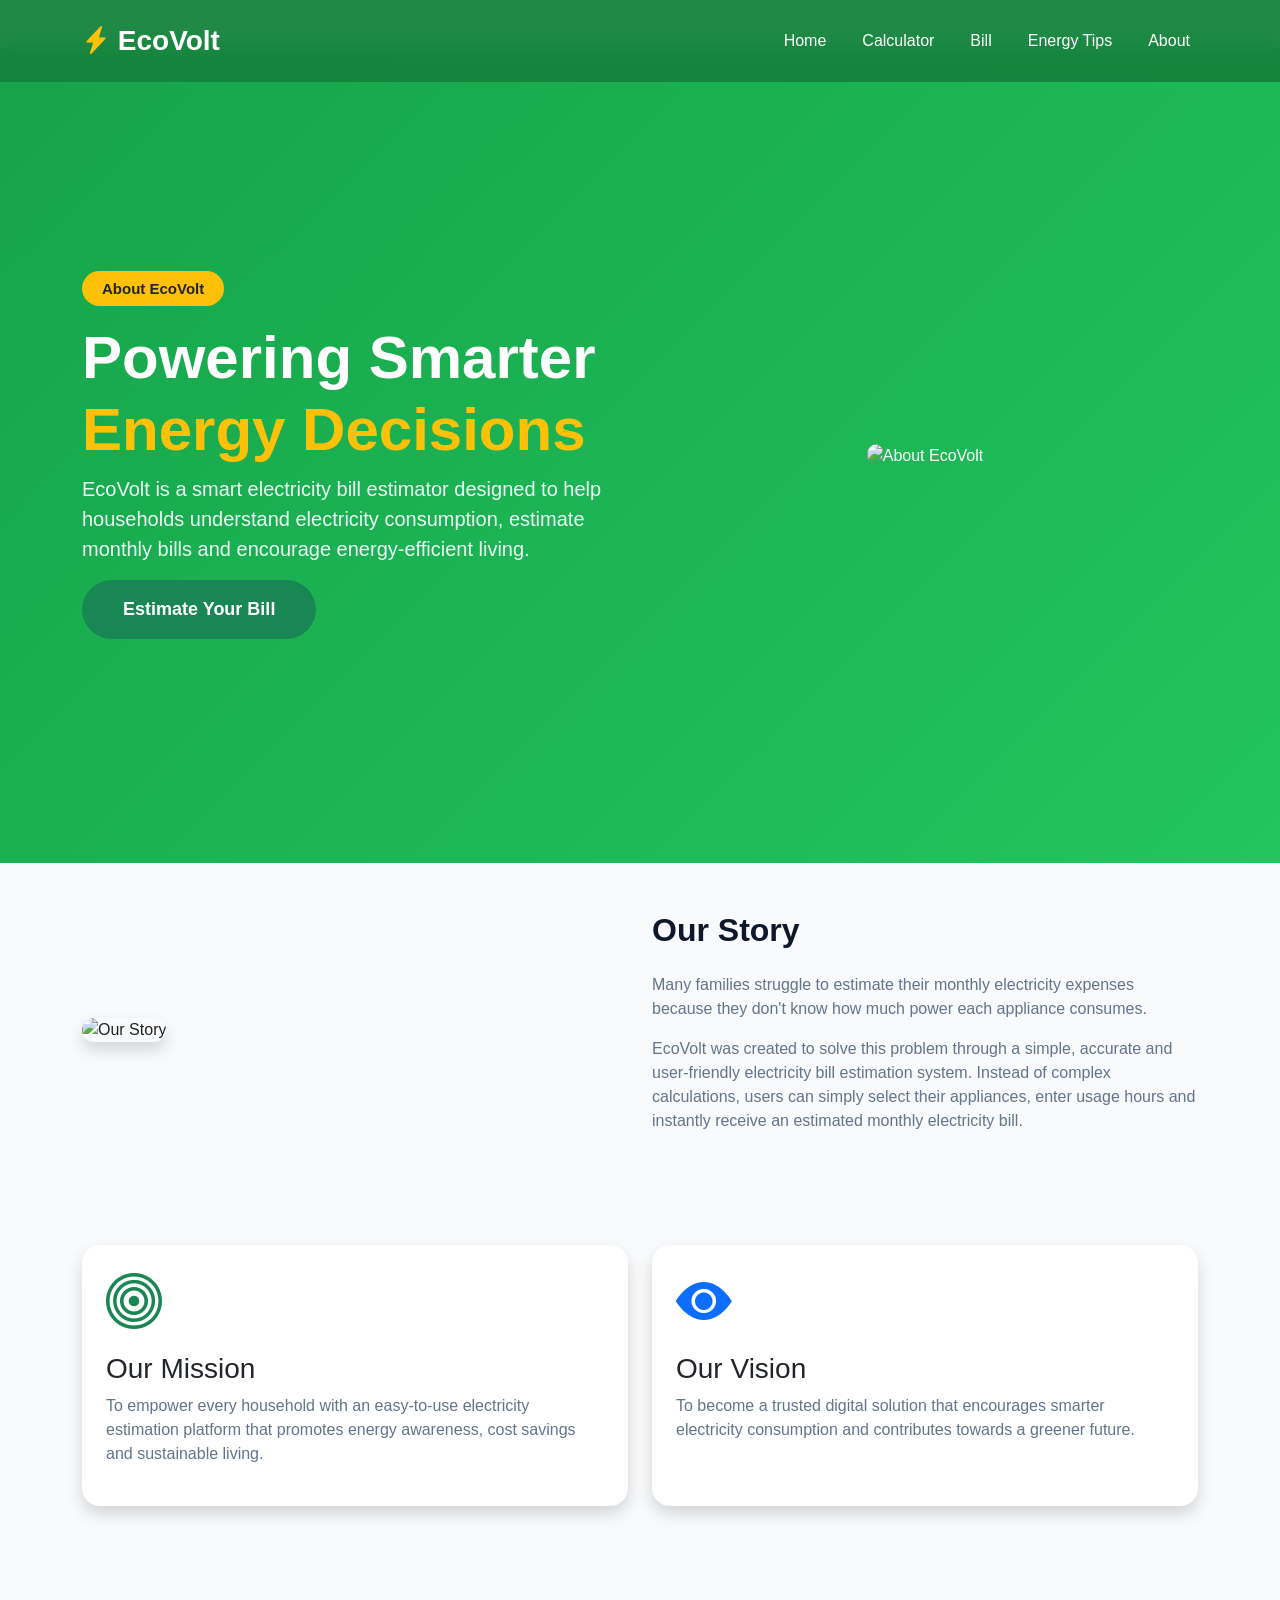
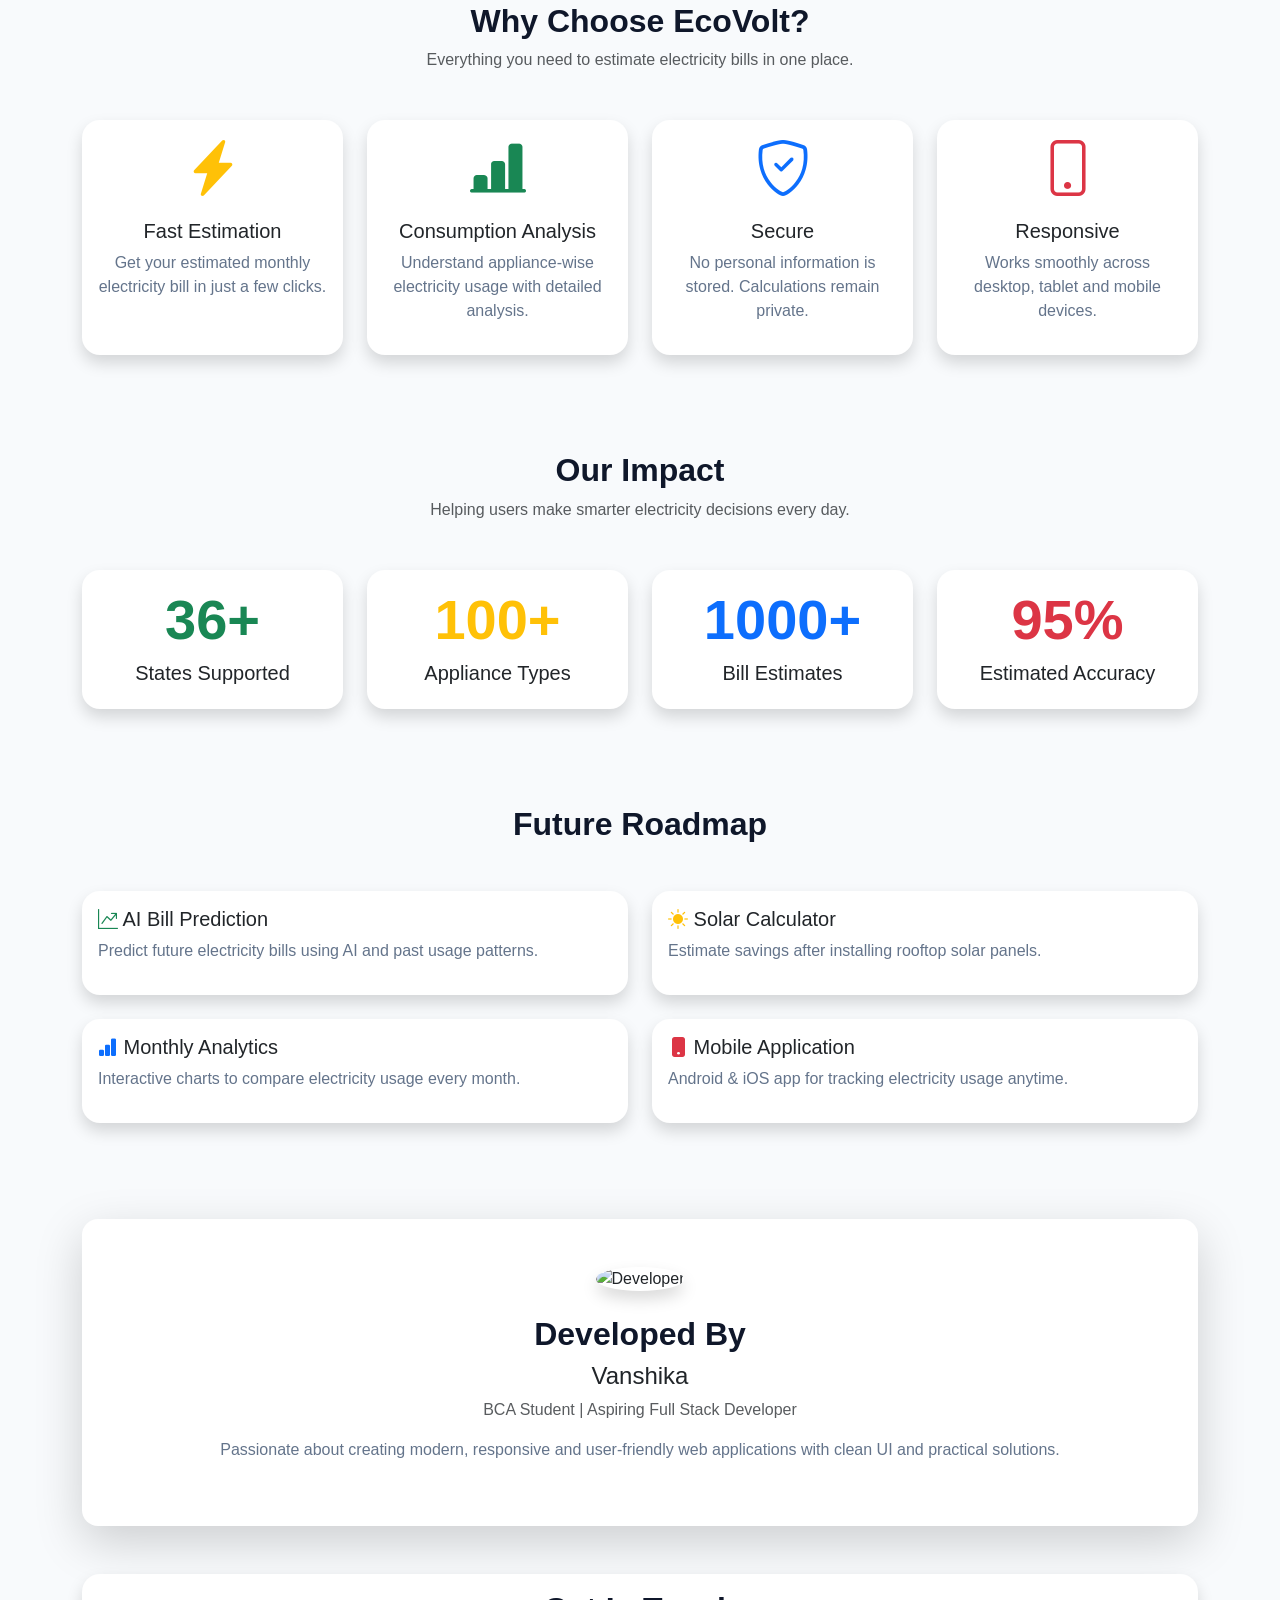
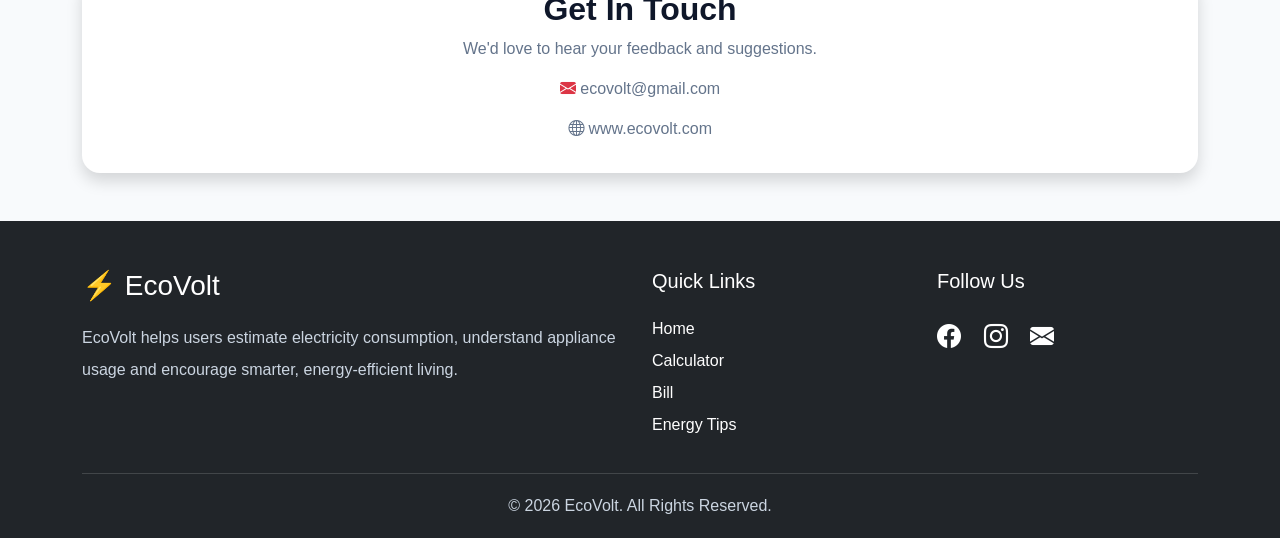
==== about.html @ c7b9371d "Smart Electricity Estimator" ====
<!DOCTYPE html>
<html lang="en">

<head>

    <meta charset="UTF-8">

    <meta name="viewport"
          content="width=device-width, initial-scale=1.0">

    <title>About EcoVolt</title>

    <link href="https://cdn.jsdelivr.net/npm/bootstrap@5.3.3/dist/css/bootstrap.min.css" rel="stylesheet">

    <link href="https://cdn.jsdelivr.net/npm/bootstrap-icons@1.11.3/font/bootstrap-icons.css" rel="stylesheet">

    <link rel="stylesheet" href="style.css">

</head>

<body>



<!--================ NAVBAR ================-->

<nav class="navbar navbar-expand-lg navbar-dark fixed-top">

<div class="container">

<a class="navbar-brand fw-bold fs-3"
href="index.html">

<i class="bi bi-lightning-charge-fill text-warning"></i>

EcoVolt

</a>

<button class="navbar-toggler"

data-bs-toggle="collapse"

data-bs-target="#navbar">

<span class="navbar-toggler-icon"></span>

</button>

<div class="collapse navbar-collapse"
id="navbar">

<ul class="navbar-nav ms-auto">

<li class="nav-item">

<a class="nav-link"
href="index.html">

Home

</a>

</li>

<li class="nav-item">

<a class="nav-link"
href="calculator.html">

Calculator

</a>

</li>

<li class="nav-item">

<a class="nav-link"
href="bill.html">

Bill

</a>

</li>

<li class="nav-item">

<a class="nav-link"
href="tips.html">

Energy Tips

</a>

</li>

<li class="nav-item">

<a class="nav-link active"
href="about.html">

About

</a>

</li>

</ul>

</div>

</div>

</nav>



<!--================ HERO ================-->

<section class="hero mt-5 py-5">

<div class="container">

<div class="row align-items-center">

<div class="col-lg-6">

<span class="badge bg-warning text-dark mb-3">

About EcoVolt

</span>

<h1 class="display-4 fw-bold">

Powering Smarter

<span class="text-warning">

Energy Decisions

</span>

</h1>

<p class="lead">

EcoVolt is a smart electricity bill estimator designed to help
households understand electricity consumption, estimate monthly
bills and encourage energy-efficient living.

</p>

<a href="calculator.html"
class="btn btn-success btn-lg">

Estimate Your Bill

</a>

</div>

<div class="col-lg-6 text-center">

<img src="https://images.openai.com/static-rsc-4/CBIz8mqrAUkFntBNKxPhVG-i5_yJEbS9DkYmXOEor9fMOJXvEG0VJBzfhdqam0ho0SlW50lkhhHYbpj3DPDs0kj7MQmtfOLPJjrXbwNa3sGrv7vqZ2cAPMJgAh5SSGkgIOU_ORta1OfQs0S7IGFoJjxk7uIjQTva7_b5WpHYit4yya9Tw44ubuF5adl0Bitw?purpose=fullsize"

class="img-fluid hero-image"

alt="About EcoVolt" style="border-radius: 10px;">

</div>

</div>

</div>

</section>



<!--================ OUR STORY ================-->

<section class="container py-5">

<div class="row align-items-center">

<div class="col-lg-6">

<img src="https://images.openai.com/static-rsc-4/QC9SmbKhkDy8kPdSIIf8rAk4El-hsrCMnZraKANNXmJp3U-IbU9vGgxZXn2a17MET6ikTghT9cOdCg-JDqqk3ZRpswTJMy58i_MnNRzGbQbGCabHiPzP8Xyvv5BBtfu72VqsoEKEv11TgTLKEl8PY0GbMkVhNUdVPkGdbYLTlKR_5ZeCi2aOTAnaMF684mD1?purpose=fullsize"

class="img-fluid rounded-4 shadow hero-image"

alt="Our Story" style="border-radius: 10px;">

</div>

<div class="col-lg-6">

<h2 class="fw-bold mb-4">

Our Story

</h2>

<p>

Many families struggle to estimate their monthly electricity
expenses because they don't know how much power each appliance
consumes.

</p>

<p>

EcoVolt was created to solve this problem through a simple,
accurate and user-friendly electricity bill estimation system.
Instead of complex calculations, users can simply select their
appliances, enter usage hours and instantly receive an estimated
monthly electricity bill.

</p>

</div>

</div>

</section>



<!--================ MISSION & VISION ================-->

<section class="container py-5">

<div class="row g-4">

<div class="col-lg-6">

<div class="card border-0 shadow h-100">

<div class="card-body p-4">

<i class="bi bi-bullseye display-4 text-success"></i>

<h3 class="mt-3">

Our Mission

</h3>

<p>

To empower every household with an easy-to-use electricity
estimation platform that promotes energy awareness,
cost savings and sustainable living.

</p>

</div>

</div>

</div>

<div class="col-lg-6">

<div class="card border-0 shadow h-100">

<div class="card-body p-4">

<i class="bi bi-eye-fill display-4 text-primary"></i>

<h3 class="mt-3">

Our Vision

</h3>

<p>

To become a trusted digital solution that encourages smarter
electricity consumption and contributes towards a greener future.

</p>

</div>

</div>

</div>

</div>

</section>



<!--================ WHY CHOOSE US ================-->

<section class="container py-5">

<div class="text-center mb-5">

<h2 class="fw-bold">

Why Choose EcoVolt?

</h2>

<p class="text-muted">

Everything you need to estimate electricity bills in one place.

</p>

</div>

<div class="row g-4">

<div class="col-md-6 col-lg-3">

<div class="card border-0 shadow text-center h-100">

<div class="card-body">

<i class="bi bi-lightning-charge-fill display-4 text-warning"></i>

<h5 class="mt-3">

Fast Estimation

</h5>

<p>

Get your estimated monthly electricity bill in just a few clicks.

</p>

</div>

</div>

</div>

<div class="col-md-6 col-lg-3">

<div class="card border-0 shadow text-center h-100">

<div class="card-body">

<i class="bi bi-bar-chart-line-fill display-4 text-success"></i>

<h5 class="mt-3">

Consumption Analysis

</h5>

<p>

Understand appliance-wise electricity usage with detailed analysis.

</p>

</div>

</div>

</div>

<div class="col-md-6 col-lg-3">

<div class="card border-0 shadow text-center h-100">

<div class="card-body">

<i class="bi bi-shield-check display-4 text-primary"></i>

<h5 class="mt-3">

Secure

</h5>

<p>

No personal information is stored. Calculations remain private.

</p>

</div>

</div>

</div>

<div class="col-md-6 col-lg-3">

<div class="card border-0 shadow text-center h-100">

<div class="card-body">

<i class="bi bi-phone display-4 text-danger"></i>

<h5 class="mt-3">

Responsive

</h5>

<p>

Works smoothly across desktop, tablet and mobile devices.

</p>

</div>

</div>

</div>

</div>

</section>



<!-- ===== Part 2 Starts Here ===== -->
 <!-- ================= OUR IMPACT ================= -->

<section class="container py-5">

    <div class="text-center mb-5">

        <h2 class="fw-bold">

            Our Impact

        </h2>

        <p class="text-muted">

            Helping users make smarter electricity decisions every day.

        </p>

    </div>

    <div class="row text-center g-4">

        <div class="col-md-3">

            <div class="card shadow border-0 h-100">

                <div class="card-body">

                    <h1 class="display-4 text-success fw-bold">

                        36+

                    </h1>

                    <h5>States Supported</h5>

                </div>

            </div>

        </div>

        <div class="col-md-3">

            <div class="card shadow border-0 h-100">

                <div class="card-body">

                    <h1 class="display-4 text-warning fw-bold">

                        100+

                    </h1>

                    <h5>Appliance Types</h5>

                </div>

            </div>

        </div>

        <div class="col-md-3">

            <div class="card shadow border-0 h-100">

                <div class="card-body">

                    <h1 class="display-4 text-primary fw-bold">

                        1000+

                    </h1>

                    <h5>Bill Estimates</h5>

                </div>

            </div>

        </div>

        <div class="col-md-3">

            <div class="card shadow border-0 h-100">

                <div class="card-body">

                    <h1 class="display-4 text-danger fw-bold">

                        95%

                    </h1>

                    <h5>Estimated Accuracy</h5>

                </div>

            </div>

        </div>

    </div>

</section>



<!-- ================= FUTURE ROADMAP ================= -->

<section class="container py-5">

    <div class="text-center mb-5">

        <h2 class="fw-bold">

            Future Roadmap

        </h2>

    </div>

    <div class="row g-4">

        <div class="col-md-6">

            <div class="card border-0 shadow h-100">

                <div class="card-body">

                    <h5>

                        <i class="bi bi-graph-up-arrow text-success"></i>

                        AI Bill Prediction

                    </h5>

                    <p>

                        Predict future electricity bills using AI and past usage patterns.

                    </p>

                </div>

            </div>

        </div>

        <div class="col-md-6">

            <div class="card border-0 shadow h-100">

                <div class="card-body">

                    <h5>

                        <i class="bi bi-sun-fill text-warning"></i>

                        Solar Calculator

                    </h5>

                    <p>

                        Estimate savings after installing rooftop solar panels.

                    </p>

                </div>

            </div>

        </div>

        <div class="col-md-6">

            <div class="card border-0 shadow h-100">

                <div class="card-body">

                    <h5>

                        <i class="bi bi-bar-chart-fill text-primary"></i>

                        Monthly Analytics

                    </h5>

                    <p>

                        Interactive charts to compare electricity usage every month.

                    </p>

                </div>

            </div>

        </div>

        <div class="col-md-6">

            <div class="card border-0 shadow h-100">

                <div class="card-body">

                    <h5>

                        <i class="bi bi-phone-fill text-danger"></i>

                        Mobile Application

                    </h5>

                    <p>

                        Android & iOS app for tracking electricity usage anytime.

                    </p>

                </div>

            </div>

        </div>

    </div>

</section>



<!-- ================= DEVELOPER ================= -->

<section class="container py-5">

    <div class="card shadow-lg border-0 rounded-4">

        <div class="card-body text-center p-5">

            <img src="images/avatar.png"

                 class="rounded-circle mb-4 shadow"

                 width="140"

                 alt="Developer">

            <h2 class="fw-bold">

                Developed By

            </h2>

            <h4>

                Vanshika

            </h4>

            <p class="text-muted">

                BCA Student | Aspiring Full Stack Developer

            </p>

            <p>

                Passionate about creating modern, responsive and user-friendly web applications with clean UI and practical solutions.

            </p>

        </div>

    </div>

</section>



<!-- ================= CONTACT ================= -->

<section class="container pb-5">

    <div class="card border-0 shadow">

        <div class="card-body text-center">

            <h2>

                Get In Touch

            </h2>

            <p>

                We'd love to hear your feedback and suggestions.

            </p>

            <p>

                <i class="bi bi-envelope-fill text-danger"></i>

                ecovolt@gmail.com

            </p>

            <p>

                <i class="bi bi-globe"></i>

                www.ecovolt.com

            </p>

        </div>

    </div>

</section>



<!-- ================= FOOTER ================= -->

<footer class="bg-dark text-white pt-5 pb-3">

    <div class="container">

        <div class="row">

            <div class="col-lg-6">

                <h3>

                    ⚡ EcoVolt

                </h3>

                <p>

                    EcoVolt helps users estimate electricity consumption,
                    understand appliance usage and encourage smarter,
                    energy-efficient living.

                </p>

            </div>

            <div class="col-lg-3">

                <h5>

                    Quick Links

                </h5>

                <ul class="list-unstyled">

                    <li><a href="index.html" class="text-white text-decoration-none">Home</a></li>

                    <li><a href="calculator.html" class="text-white text-decoration-none">Calculator</a></li>

                    <li><a href="bill.html" class="text-white text-decoration-none">Bill</a></li>

                    <li><a href="tips.html" class="text-white text-decoration-none">Energy Tips</a></li>

                </ul>

            </div>

            <div class="col-lg-3">

                <h5>

                    Follow Us

                </h5>

                <a href="#" class="text-white fs-4 me-3">

                    <i class="bi bi-facebook"></i>

                </a>

                <a href="#" class="text-white fs-4 me-3">

                    <i class="bi bi-instagram"></i>

                </a>

                <a href="#" class="text-white fs-4">

                    <i class="bi bi-envelope-fill"></i>

                </a>

            </div>

        </div>

        <hr>

        <p class="text-center mb-0">

            © 2026 EcoVolt. All Rights Reserved.

        </p>

    </div>

</footer>



<script src="https://cdn.jsdelivr.net/npm/bootstrap@5.3.3/dist/js/bootstrap.bundle.min.js"></script>

</body>

</html>
---- style.css ----
*{
    margin:0;
    padding:0;
    box-sizing:border-box;
    font-family:Arial,sans-serif;
}

/* ==========================================
   ROOT VARIABLES
========================================== */

:root{

    --primary:#16a34a;
    --secondary:#22c55e;
    --warning:#facc15;
    --dark:#0f172a;
    --gray:#64748b;
    --light:#f8fafc;
    --white:#ffffff;

    --shadow:0 12px 35px rgba(0,0,0,.12);

    --radius:18px;

}


/* ==========================================
   RESET
========================================== */

*{

    margin:0;
    padding:0;
    box-sizing:border-box;

}

html{

    scroll-behavior:smooth;

}

body{

    font-family:'Poppins',sans-serif;

    background:#f8fafc;

    color:#222;

    overflow-x:hidden;

}


/* ==========================================
   NAVBAR
========================================== */

.navbar{

    background:rgba(19, 131, 60, 0.95);

    backdrop-filter:blur(10px);

    transition:.4s;

    padding:15px 0;

}

.navbar-brand{

    font-size:30px;

    font-weight:700;

    color:#fff !important;

}

.nav-link{

    color:white !important;

    margin-left:20px;

    font-weight:500;

    transition:.3s;

}

.nav-link:hover{

    color:var(--warning)!important;

}

.navbar-toggler{

    border:none;

}


/* ==========================================
   HERO SECTION
========================================== */

.hero{

    background:

    linear-gradient(

    135deg,

    #16a34a,

    #22c55e

    );

    color:white;

    
     min-height:90.5vh;
    display:flex;
    align-items:center;
    padding:120px 0 80px;

}

.hero h1{

    font-size:60px;

    font-weight:800;

    line-height:1.2;

}

.hero p{

    font-size:20px;

    color:#ecfdf5;

}

.hero-image{

    width:100%;

    max-width:520px;

    animation:float 4s ease-in-out infinite;

}


/* ==========================================
   FLOAT ANIMATION
========================================== */

@keyframes float{

0%{

transform:translateY(0);

}

50%{

transform:translateY(-18px);

}

100%{

transform:translateY(0);

}

}


/* ==========================================
   BUTTONS
========================================== */

.btn{

    border-radius:50px;

    transition:.35s;

    font-weight:600;

}

.btn-warning{

    padding:14px 34px;

}

.btn-warning:hover{

    transform:translateY(-4px);

    box-shadow:0 10px 25px rgba(250,204,21,.4);

}

.btn-outline-light{

    padding:14px 34px;

}

.btn-outline-light:hover{

    transform:translateY(-4px);

}


/* ==========================================
   DASHBOARD SECTION
========================================== */

.stat-card{

    border-radius:20px;

    transition:.4s;

    overflow:hidden;

}

.stat-card:hover{

    transform:translateY(-10px);

    box-shadow:var(--shadow);

}

.stat-card .card-body{

    padding:35px;

}


/* ==========================================
   ICON BOX
========================================== */

.icon-box{

    width:80px;

    height:80px;

    border-radius:50%;

    display:flex;

    justify-content:center;

    align-items:center;

    margin:auto;

    color:white;

    font-size:35px;

}


/* ==========================================
   CARD TITLES
========================================== */

.stat-card h5{

    font-weight:600;

    margin-top:20px;

}

.stat-card h2{

    color:var(--primary);

    font-weight:700;

    margin-top:10px;

}

.stat-card p{

    color:var(--gray);

}


/* ==========================================
   SECTION TITLE
========================================== */

section h2{

    font-weight:700;

    color:var(--dark);

}

section p{

    color:var(--gray);

}


/* ==========================================
   BADGE
========================================== */

.badge{

    font-size:15px;

    border-radius:50px;

    padding:10px 20px;

}


/* ==========================================
   IMAGE
========================================== */

img{

    max-width:100%;

}
/* ==========================================
   FEATURE CARDS
========================================== */

.feature-card{
    border-radius:20px;
    transition:all .35s ease;
    background:#fff;
    overflow:hidden;
}

.feature-card:hover{
    transform:translateY(-10px);
    box-shadow:var(--shadow);
}

.feature-card .card-body{
    padding:35px 25px;
}

.feature-card h4{
    font-weight:700;
    margin-top:15px;
    color:var(--dark);
}

.feature-card p{
    font-size:15px;
    line-height:1.8;
}

/* ==========================================
   HOW IT WORKS
========================================== */

.bg-light{
    background:#f8fafc !important;
}

.card{
    border-radius:18px;
    transition:.35s;
}

.card:hover{
    transform:translateY(-8px);
    box-shadow:var(--shadow);
}

.display-5{
    margin-top:10px;
}

/* ==========================================
   CTA SECTION
========================================== */

section .btn-lg{
    padding:15px 40px;
    font-size:18px;
}

/* ==========================================
   FOOTER
========================================== */

footer{
    background:#0f172a;
}

footer h3,
footer h5{
    color:#fff;
    margin-bottom:20px;
}

footer p,
footer li,
footer a{
    color:#cbd5e1 !important;
    text-decoration:none;
    line-height:2;
}

footer a:hover{
    color:#facc15 !important;
    padding-left:6px;
    transition:.3s;
}

footer hr{
    opacity:.15;
}

/* ==========================================
   SCROLLBAR
========================================== */

::-webkit-scrollbar{
    width:10px;
}

::-webkit-scrollbar-track{
    background:#e2e8f0;
}

::-webkit-scrollbar-thumb{
    background:#16a34a;
    border-radius:20px;
}

::-webkit-scrollbar-thumb:hover{
    background:#15803d;
}

/* ==========================================
   SELECTION
========================================== */

::selection{
    background:#16a34a;
    color:#fff;
}

/* ==========================================
   IMAGE HOVER
========================================== */

.hero-image{
    transition:.4s;
}

.hero-image:hover{
    transform:scale(1.05);
}

/* ==========================================
   SMOOTH FADE
========================================== */

.stat-card,
.feature-card,
.card{
    animation:fadeUp .8s ease;
}

@keyframes fadeUp{

    from{
        opacity:0;
        transform:translateY(30px);
    }

    to{
        opacity:1;
        transform:translateY(0);
    }

}

/* ==========================================
   RESPONSIVE
========================================== */

/* Laptop */

@media(max-width:1200px){

.hero h1{
    font-size:50px;
}

}

/* Tablet */

@media(max-width:992px){

.hero{
    text-align:center;
    padding-top:130px;
    padding-bottom:80px;
}

.hero h1{
    font-size:42px;
}

.hero p{
    font-size:18px;
}

.hero-image{
    margin-top:40px;
    max-width:420px;
}

.nav-link{
    margin-left:0;
    padding:10px 0;
}

}

/* Mobile */

@media(max-width:768px){

.hero h1{
    font-size:35px;
}

.hero p{
    font-size:16px;
}

.icon-box{
    width:70px;
    height:70px;
    font-size:30px;
}

.stat-card .card-body{
    padding:25px;
}

.feature-card .card-body{
    padding:25px;
}

footer{
    text-align:center;
}

}

/* Small Mobile */

@media(max-width:576px){

.hero{
    padding-top:110px;
}

.hero h1{
    font-size:28px;
}

.hero p{
    font-size:15px;
}

.btn{
    width:100%;
    margin-bottom:15px;
}

.hero-image{
    max-width:280px;
}

.navbar-brand{
    font-size:24px;
}

section{
    padding-top:50px !important;
    padding-bottom:50px !important;
}

.stat-card h2{
    font-size:28px;
}

}
@media print {

    nav,
    footer,
    .hero,
    .dashboard,
    .calculator-form,
    .btn,
    .alert {

        display: none !important;

    }

    #reportSection {

        display: block !important;

    }

}
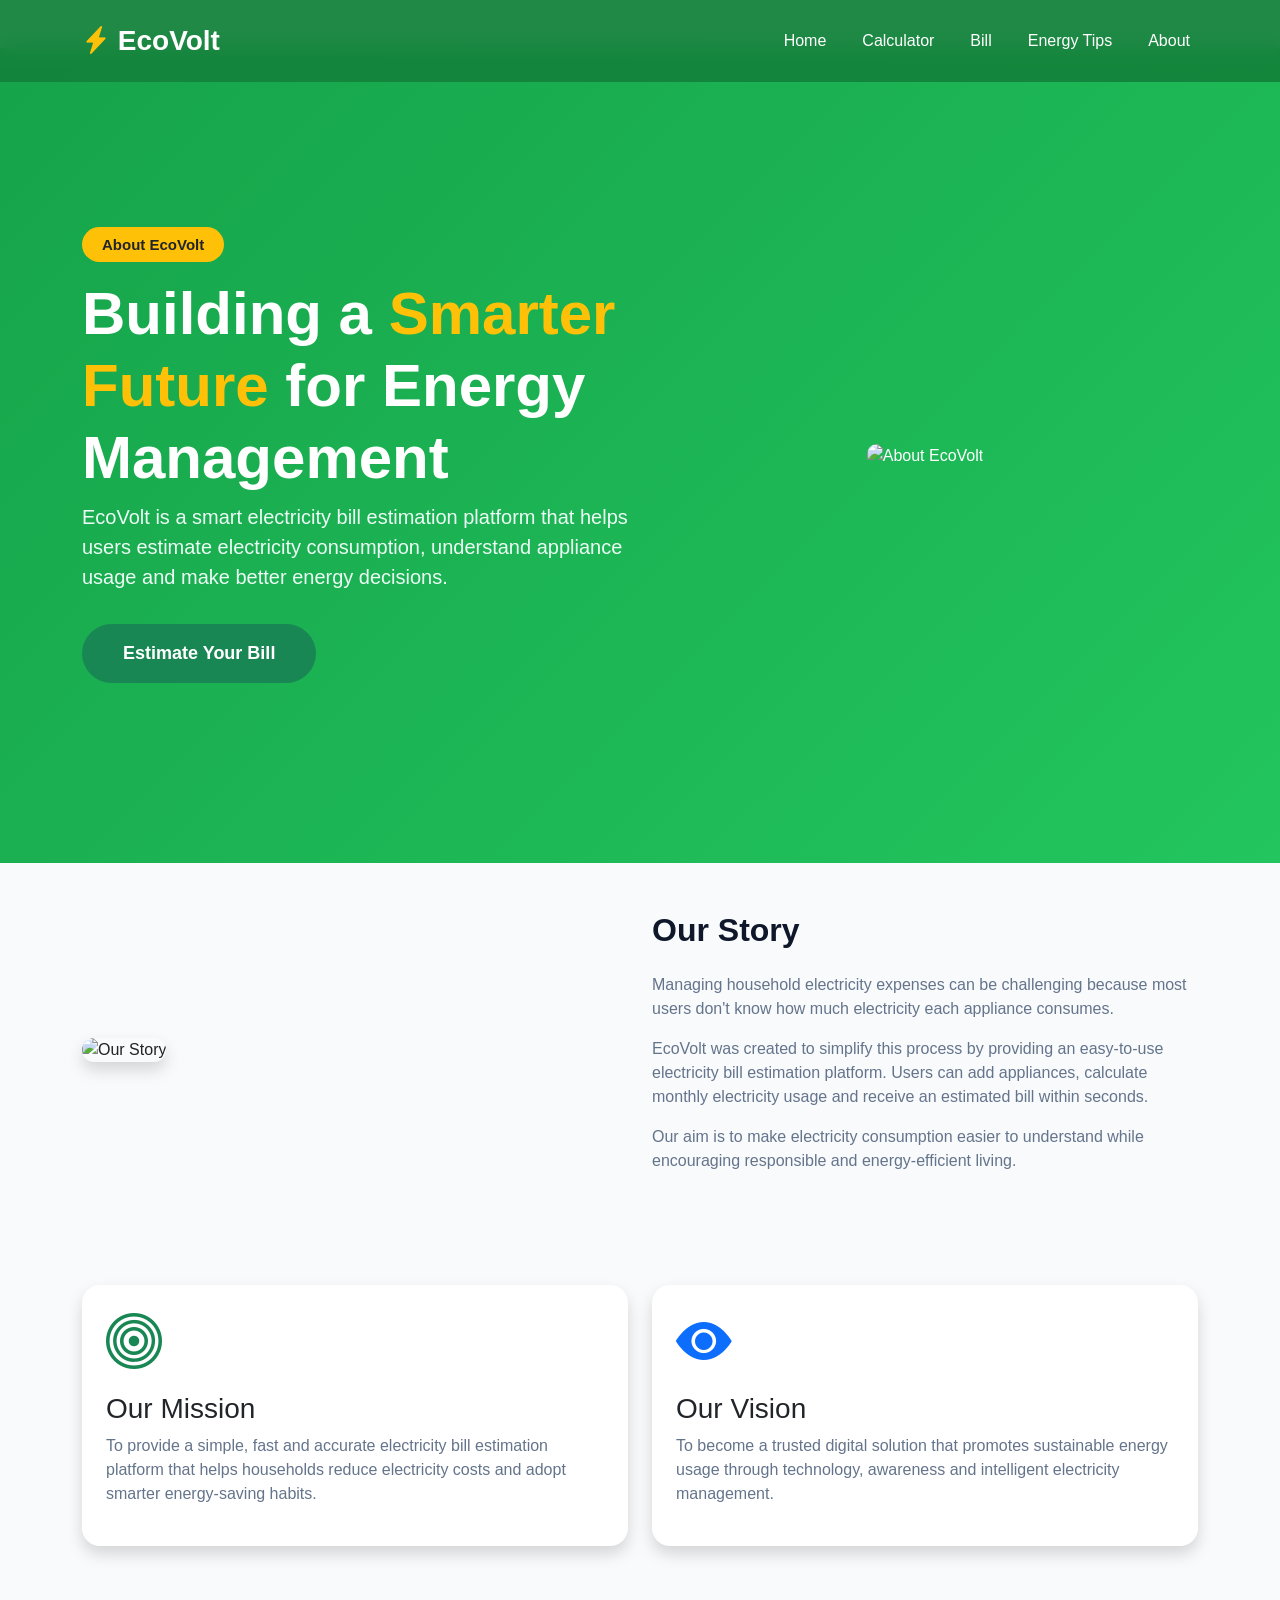
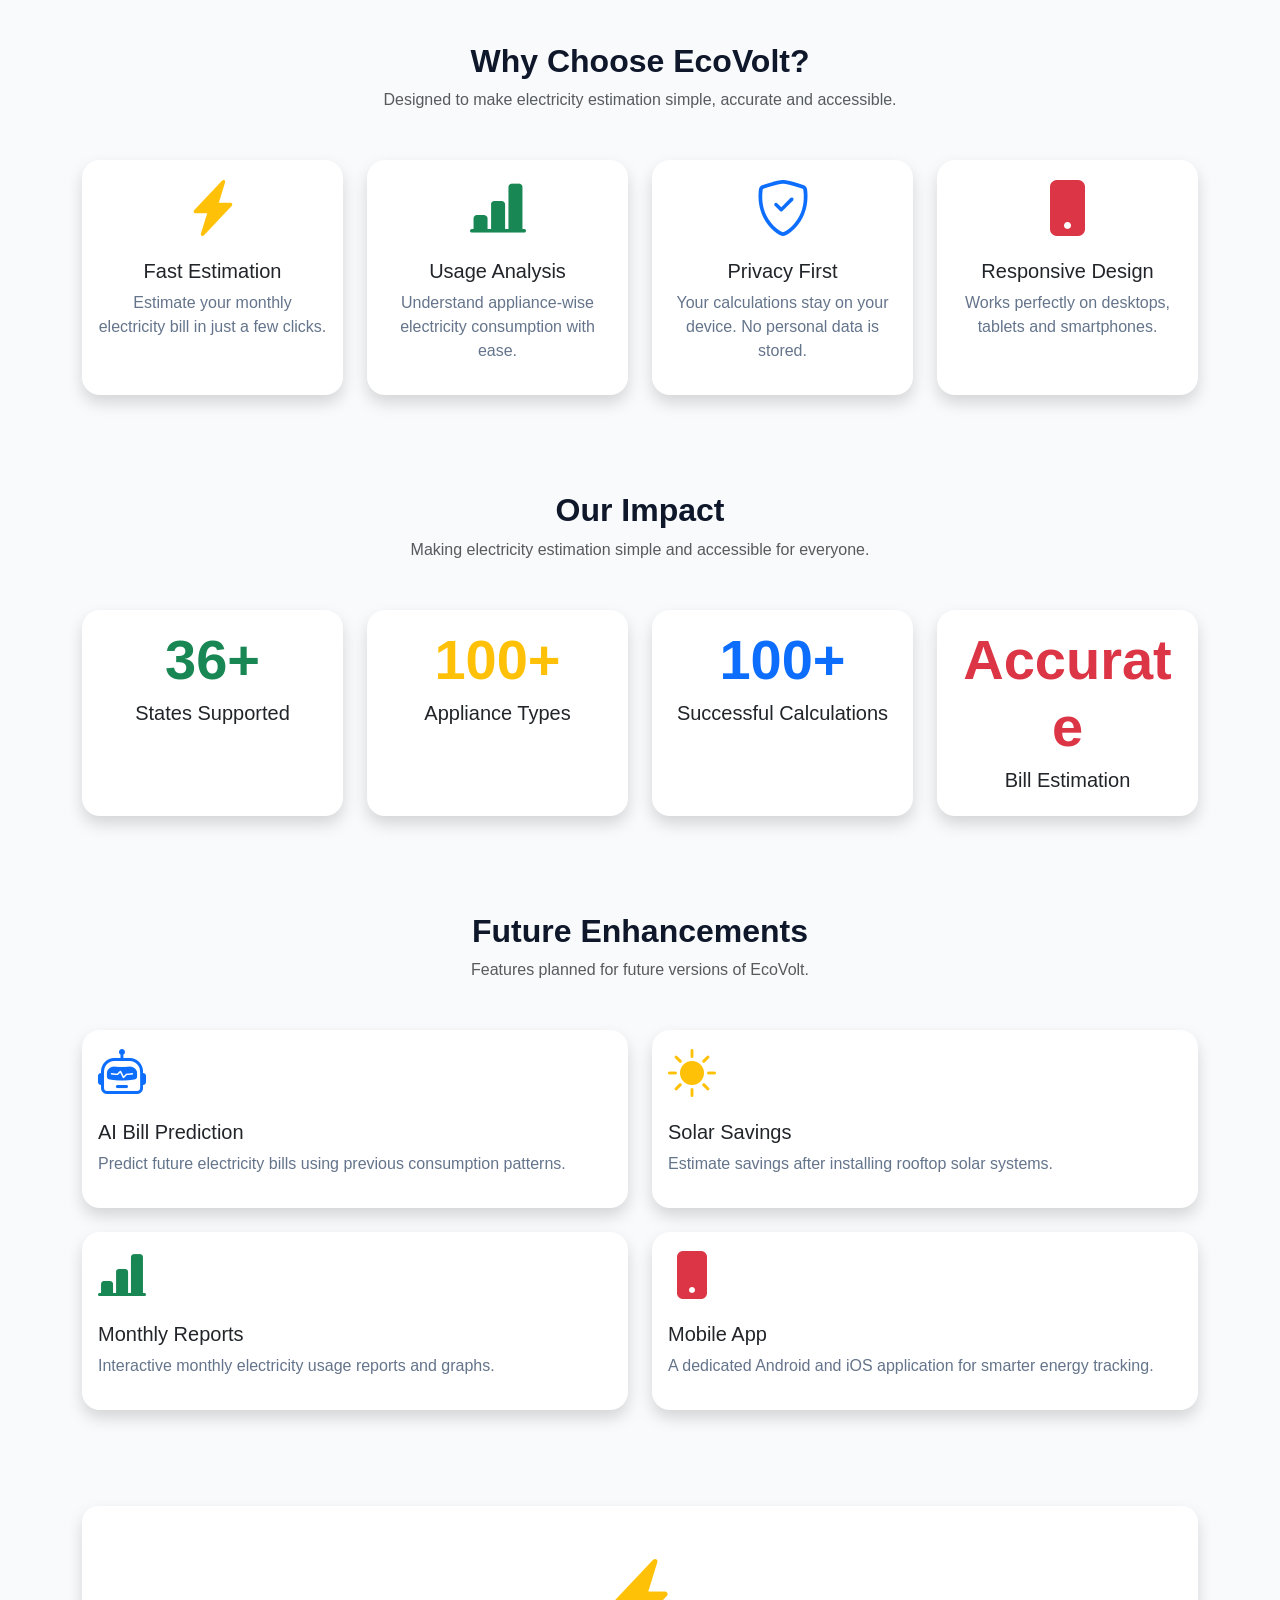
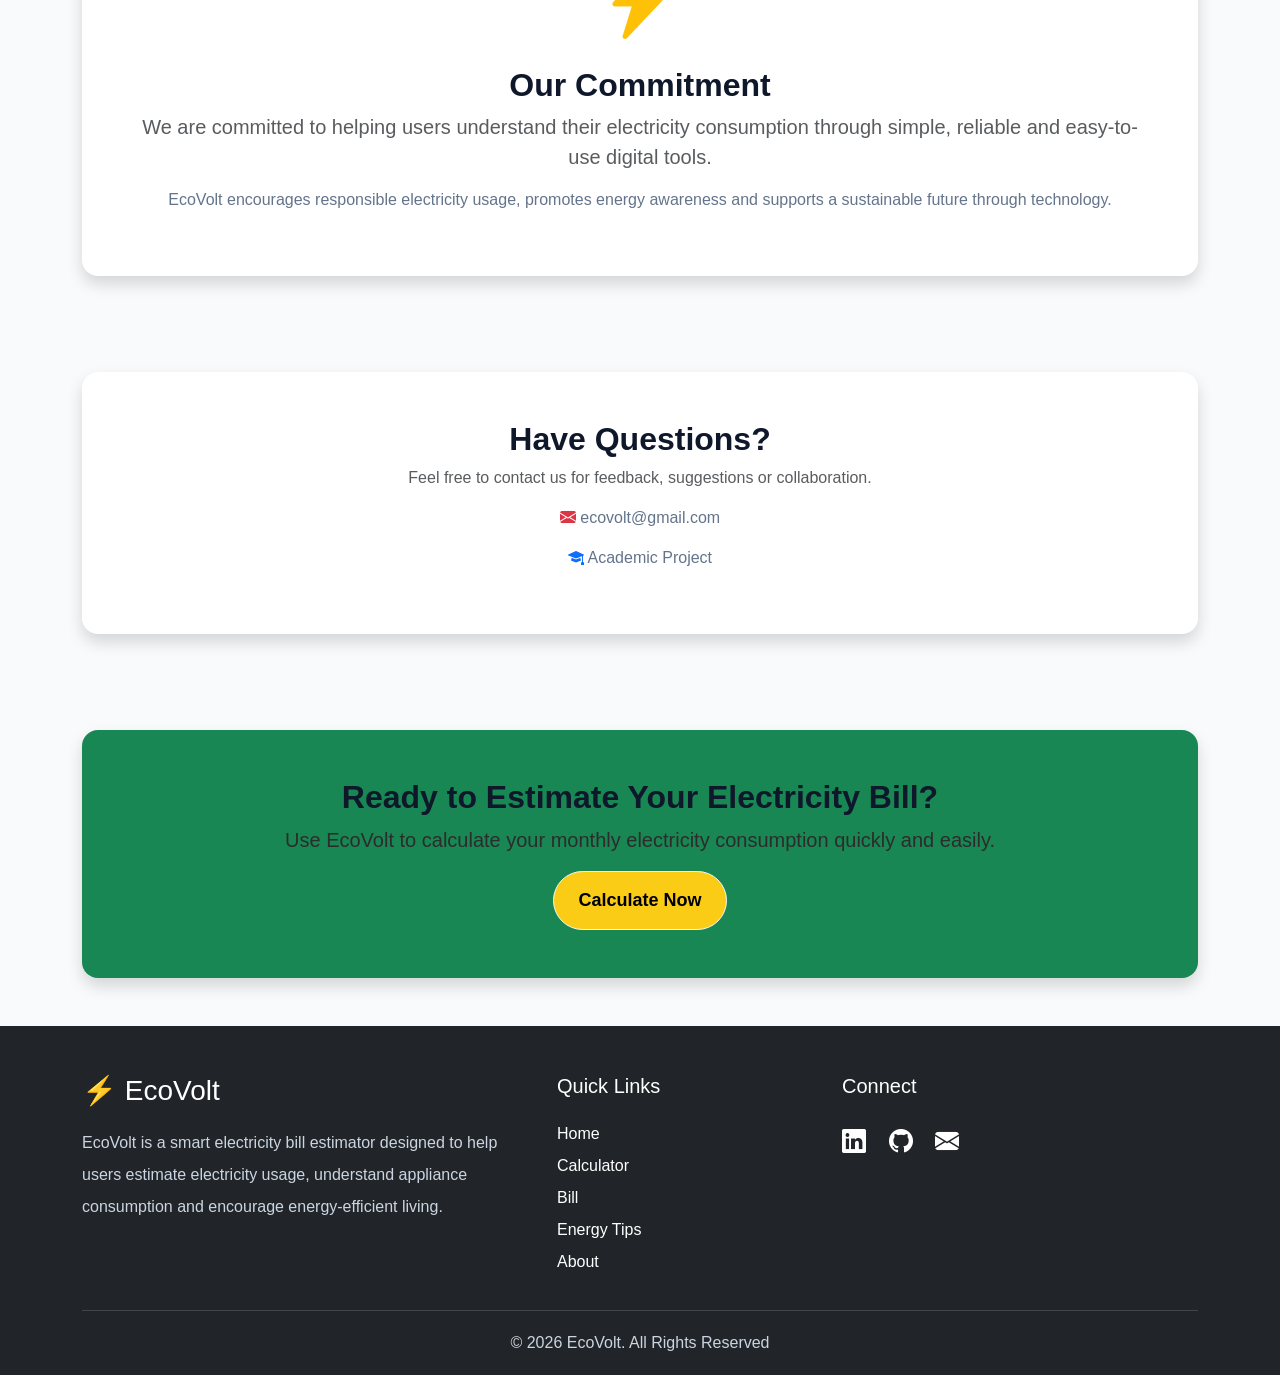
==== commit 35996a01: "updated a about section" ====
--- a/about.html
+++ b/about.html
@@ -1,20 +1,27 @@
-
 <!DOCTYPE html>
 <html lang="en">
 
 <head>
 
     <meta charset="UTF-8">
-
-    <meta name="viewport"
-          content="width=device-width, initial-scale=1.0">
+    <meta name="viewport" content="width=device-width, initial-scale=1.0">
 
     <title>About EcoVolt</title>
 
+    <!-- Bootstrap -->
+
     <link href="https://cdn.jsdelivr.net/npm/bootstrap@5.3.3/dist/css/bootstrap.min.css" rel="stylesheet">
 
+    <!-- Bootstrap Icons -->
+
     <link href="https://cdn.jsdelivr.net/npm/bootstrap-icons@1.11.3/font/bootstrap-icons.css" rel="stylesheet">
 
+    <!-- Google Font -->
+
+    <link href="https://fonts.googleapis.com/css2?family=Poppins:wght@300;400;500;600;700&display=swap" rel="stylesheet">
+
+    <!-- Custom CSS -->
+
     <link rel="stylesheet" href="style.css">
 
 </head>
@@ -29,8 +36,7 @@
 
 <div class="container">
 
-<a class="navbar-brand fw-bold fs-3"
-href="index.html">
+<a class="navbar-brand fw-bold fs-3" href="index.html">
 
 <i class="bi bi-lightning-charge-fill text-warning"></i>
 
@@ -39,816 +45,837 @@
 </a>
 
 <button class="navbar-toggler"
-
 data-bs-toggle="collapse"
-
 data-bs-target="#navbar">
 
 <span class="navbar-toggler-icon"></span>
 
 </button>
 
-<div class="collapse navbar-collapse"
-id="navbar">
+<div class="collapse navbar-collapse" id="navbar">
 
 <ul class="navbar-nav ms-auto">
 
 <li class="nav-item">
 
-<a class="nav-link"
-href="index.html">
-
-Home
+<a class="nav-link" href="index.html">Home</a>
+
+</li>
+
+<li class="nav-item">
+
+<a class="nav-link" href="calculator.html">Calculator</a>
+
+</li>
+
+<li class="nav-item">
+
+<a class="nav-link" href="bill.html">Bill</a>
+
+</li>
+
+<li class="nav-item">
+
+<a class="nav-link" href="tips.html">Energy Tips</a>
+
+</li>
+
+<li class="nav-item">
+
+<a class="nav-link active" href="about.html">
+
+About
 
 </a>
 
 </li>
 
-<li class="nav-item">
-
-<a class="nav-link"
-href="calculator.html">
-
-Calculator
+</ul>
+
+</div>
+
+</div>
+
+</nav>
+
+
+
+<!--================ HERO ================-->
+
+<section class="hero mt-5 py-5">
+
+<div class="container">
+
+<div class="row align-items-center">
+
+<div class="col-lg-6">
+
+<span class="badge bg-warning text-dark mb-3">
+
+About EcoVolt
+
+</span>
+
+<h1 class="display-4 fw-bold">
+
+Building a
+
+<span class="text-warning">
+
+Smarter Future
+
+</span>
+
+for Energy Management
+
+</h1>
+
+<p class="lead">
+
+EcoVolt is a smart electricity bill estimation platform that helps users estimate electricity consumption, understand appliance usage and make better energy decisions.
+
+</p>
+
+<a href="calculator.html"
+
+class="btn btn-success btn-lg mt-3">
+
+Estimate Your Bill
 
 </a>
 
-</li>
-
-<li class="nav-item">
-
-<a class="nav-link"
-href="bill.html">
-
-Bill
+</div>
+
+<div class="col-lg-6 text-center">
+
+<img src="https://images.openai.com/static-rsc-4/CBIz8mqrAUkFntBNKxPhVG-i5_yJEbS9DkYmXOEor9fMOJXvEG0VJBzfhdqam0ho0SlW50lkhhHYbpj3DPDs0kj7MQmtfOLPJjrXbwNa3sGrv7vqZ2cAPMJgAh5SSGkgIOU_ORta1OfQs0S7IGFoJjxk7uIjQTva7_b5WpHYit4yya9Tw44ubuF5adl0Bitw?purpose=fullsize"
+
+class="img-fluid hero-image"
+
+alt="About EcoVolt" style="border-radius: 10px;">
+
+</div>
+
+</div>
+
+</div>
+
+</section>
+
+
+
+<!--================ OUR STORY ================-->
+
+<section class="container py-5">
+
+<div class="row align-items-center">
+
+<div class="col-lg-6">
+
+<img src="https://images.openai.com/static-rsc-4/QC9SmbKhkDy8kPdSIIf8rAk4El-hsrCMnZraKANNXmJp3U-IbU9vGgxZXn2a17MET6ikTghT9cOdCg-JDqqk3ZRpswTJMy58i_MnNRzGbQbGCabHiPzP8Xyvv5BBtfu72VqsoEKEv11TgTLKEl8PY0GbMkVhNUdVPkGdbYLTlKR_5ZeCi2aOTAnaMF684mD1?purpose=fullsize"
+
+class="img-fluid rounded-4 shadow hero-image"
+
+alt="Our Story" style="border-radius: 10px;">
+
+</div>
+
+<div class="col-lg-6">
+
+<h2 class="fw-bold mb-4">
+
+Our Story
+
+</h2>
+
+<p>
+
+Managing household electricity expenses can be challenging because most users don't know how much electricity each appliance consumes.
+
+</p>
+
+<p>
+
+EcoVolt was created to simplify this process by providing an easy-to-use electricity bill estimation platform. Users can add appliances, calculate monthly electricity usage and receive an estimated bill within seconds.
+
+</p>
+
+<p>
+
+Our aim is to make electricity consumption easier to understand while encouraging responsible and energy-efficient living.
+
+</p>
+
+</div>
+
+</div>
+
+</section>
+
+
+
+<!--================ MISSION & VISION ================-->
+
+<section class="container py-5">
+
+<div class="row g-4">
+
+<div class="col-lg-6">
+
+<div class="card border-0 shadow h-100">
+
+<div class="card-body p-4">
+
+<i class="bi bi-bullseye display-4 text-success"></i>
+
+<h3 class="mt-3">
+
+Our Mission
+
+</h3>
+
+<p>
+
+To provide a simple, fast and accurate electricity bill estimation platform that helps households reduce electricity costs and adopt smarter energy-saving habits.
+
+</p>
+
+</div>
+
+</div>
+
+</div>
+
+
+
+<div class="col-lg-6">
+
+<div class="card border-0 shadow h-100">
+
+<div class="card-body p-4">
+
+<i class="bi bi-eye-fill display-4 text-primary"></i>
+
+<h3 class="mt-3">
+
+Our Vision
+
+</h3>
+
+<p>
+
+To become a trusted digital solution that promotes sustainable energy usage through technology, awareness and intelligent electricity management.
+
+</p>
+
+</div>
+
+</div>
+
+</div>
+
+</div>
+
+</section>
+
+
+
+<!--================ WHY CHOOSE ECOVOLT ================-->
+
+<section class="container py-5">
+
+<div class="text-center mb-5">
+
+<h2 class="fw-bold">
+
+Why Choose EcoVolt?
+
+</h2>
+
+<p class="text-muted">
+
+Designed to make electricity estimation simple, accurate and accessible.
+
+</p>
+
+</div>
+
+<div class="row g-4">
+
+<div class="col-md-6 col-lg-3">
+
+<div class="card border-0 shadow text-center h-100">
+
+<div class="card-body">
+
+<i class="bi bi-lightning-charge-fill display-4 text-warning"></i>
+
+<h5 class="mt-3">
+
+Fast Estimation
+
+</h5>
+
+<p>
+
+Estimate your monthly electricity bill in just a few clicks.
+
+</p>
+
+</div>
+
+</div>
+
+</div>
+
+<div class="col-md-6 col-lg-3">
+
+<div class="card border-0 shadow text-center h-100">
+
+<div class="card-body">
+
+<i class="bi bi-bar-chart-line-fill display-4 text-success"></i>
+
+<h5 class="mt-3">
+
+Usage Analysis
+
+</h5>
+
+<p>
+
+Understand appliance-wise electricity consumption with ease.
+
+</p>
+
+</div>
+
+</div>
+
+</div>
+
+<div class="col-md-6 col-lg-3">
+
+<div class="card border-0 shadow text-center h-100">
+
+<div class="card-body">
+
+<i class="bi bi-shield-check display-4 text-primary"></i>
+
+<h5 class="mt-3">
+
+Privacy First
+
+</h5>
+
+<p>
+
+Your calculations stay on your device. No personal data is stored.
+
+</p>
+
+</div>
+
+</div>
+
+</div>
+
+<div class="col-md-6 col-lg-3">
+
+<div class="card border-0 shadow text-center h-100">
+
+<div class="card-body">
+
+<i class="bi bi-phone-fill display-4 text-danger"></i>
+
+<h5 class="mt-3">
+
+Responsive Design
+
+</h5>
+
+<p>
+
+Works perfectly on desktops, tablets and smartphones.
+
+</p>
+
+</div>
+
+</div>
+
+</div>
+
+</div>
+
+</section>
+
+<!-- ========= Part 2 Starts Here ========= -->
+ <!-- ================= OUR IMPACT ================= -->
+
+<section class="container py-5">
+
+    <div class="text-center mb-5">
+
+        <h2 class="fw-bold">
+
+            Our Impact
+
+        </h2>
+
+        <p class="text-muted">
+
+            Making electricity estimation simple and accessible for everyone.
+
+        </p>
+
+    </div>
+
+    <div class="row text-center g-4">
+
+        <div class="col-md-3">
+
+            <div class="card border-0 shadow h-100">
+
+                <div class="card-body">
+
+                    <h1 class="display-4 fw-bold text-success">
+
+                        36+
+
+                    </h1>
+
+                    <h5>
+
+                        States Supported
+
+                    </h5>
+
+                </div>
+
+            </div>
+
+        </div>
+
+        <div class="col-md-3">
+
+            <div class="card border-0 shadow h-100">
+
+                <div class="card-body">
+
+                    <h1 class="display-4 fw-bold text-warning">
+
+                        100+
+
+                    </h1>
+
+                    <h5>
+
+                        Appliance Types
+
+                    </h5>
+
+                </div>
+
+            </div>
+
+        </div>
+
+        <div class="col-md-3">
+
+            <div class="card border-0 shadow h-100">
+
+                <div class="card-body">
+
+                    <h1 class="display-4 fw-bold text-primary">
+
+                        100+
+
+                    </h1>
+
+                    <h5>
+
+                        Successful Calculations
+
+                    </h5>
+
+                </div>
+
+            </div>
+
+        </div>
+
+        <div class="col-md-3">
+
+            <div class="card border-0 shadow h-100">
+
+                <div class="card-body">
+
+                    <h1 class="display-4 fw-bold text-danger">
+
+                        Accurate
+
+                    </h1>
+
+                    <h5>
+
+                        Bill Estimation
+
+                    </h5>
+
+                </div>
+
+            </div>
+
+        </div>
+
+    </div>
+
+</section>
+
+
+
+<!-- ================= FUTURE ROADMAP ================= -->
+
+<section class="container py-5">
+
+<div class="text-center mb-5">
+
+<h2 class="fw-bold">
+
+Future Enhancements
+
+</h2>
+
+<p class="text-muted">
+
+Features planned for future versions of EcoVolt.
+
+</p>
+
+</div>
+
+<div class="row g-4">
+
+<div class="col-md-6">
+
+<div class="card border-0 shadow h-100">
+
+<div class="card-body">
+
+<i class="bi bi-robot display-5 text-primary"></i>
+
+<h5 class="mt-3">
+
+AI Bill Prediction
+
+</h5>
+
+<p>
+
+Predict future electricity bills using previous consumption patterns.
+
+</p>
+
+</div>
+
+</div>
+
+</div>
+
+<div class="col-md-6">
+
+<div class="card border-0 shadow h-100">
+
+<div class="card-body">
+
+<i class="bi bi-sun-fill display-5 text-warning"></i>
+
+<h5 class="mt-3">
+
+Solar Savings
+
+</h5>
+
+<p>
+
+Estimate savings after installing rooftop solar systems.
+
+</p>
+
+</div>
+
+</div>
+
+</div>
+
+<div class="col-md-6">
+
+<div class="card border-0 shadow h-100">
+
+<div class="card-body">
+
+<i class="bi bi-bar-chart-line-fill display-5 text-success"></i>
+
+<h5 class="mt-3">
+
+Monthly Reports
+
+</h5>
+
+<p>
+
+Interactive monthly electricity usage reports and graphs.
+
+</p>
+
+</div>
+
+</div>
+
+</div>
+
+<div class="col-md-6">
+
+<div class="card border-0 shadow h-100">
+
+<div class="card-body">
+
+<i class="bi bi-phone-fill display-5 text-danger"></i>
+
+<h5 class="mt-3">
+
+Mobile App
+
+</h5>
+
+<p>
+
+A dedicated Android and iOS application for smarter energy tracking.
+
+</p>
+
+</div>
+
+</div>
+
+</div>
+
+</div>
+
+</section>
+
+
+
+<!-- ================= OUR COMMITMENT ================= -->
+
+<section class="container py-5">
+
+<div class="card border-0 shadow rounded-4">
+
+<div class="card-body text-center p-5">
+
+<i class="bi bi-lightning-charge-fill text-warning display-1"></i>
+
+<h2 class="fw-bold mt-3">
+
+Our Commitment
+
+</h2>
+
+<p class="lead text-muted">
+
+We are committed to helping users understand their electricity
+consumption through simple, reliable and easy-to-use digital tools.
+
+</p>
+
+<p>
+
+EcoVolt encourages responsible electricity usage, promotes energy
+awareness and supports a sustainable future through technology.
+
+</p>
+
+</div>
+
+</div>
+
+</section>
+
+
+
+<!-- ================= CONTACT ================= -->
+
+<section class="container py-5">
+
+<div class="card border-0 shadow rounded-4">
+
+<div class="card-body text-center p-5">
+
+<h2 class="fw-bold">
+
+Have Questions?
+
+</h2>
+
+<p class="text-muted">
+
+Feel free to contact us for feedback, suggestions or collaboration.
+
+</p>
+
+<p>
+
+<i class="bi bi-envelope-fill text-danger"></i>
+
+ecovolt@gmail.com
+
+</p>
+
+<p>
+
+<i class="bi bi-mortarboard-fill text-primary"></i>
+
+Academic Project
+
+</p>
+
+</div>
+
+</div>
+
+</section>
+
+
+
+<!-- ================= CALL TO ACTION ================= -->
+
+<section class="container py-5">
+
+<div class="bg-success text-white rounded-4 text-center p-5 shadow">
+
+<h2 class="fw-bold">
+
+Ready to Estimate Your Electricity Bill?
+
+</h2>
+
+<p class="lead" style="color: #2c2c2c;">
+
+Use EcoVolt to calculate your monthly electricity consumption
+quickly and easily.
+
+</p>
+
+<a href="calculator.html"
+
+class="btn btn-light btn-lg px-4" style="background-color: #facc15">
+
+Calculate Now
 
 </a>
 
-</li>
-
-<li class="nav-item">
-
-<a class="nav-link"
-href="tips.html">
-
-Energy Tips
+</div>
+
+</section>
+
+
+
+<!-- ================= FOOTER ================= -->
+
+<footer class="bg-dark text-white pt-5 pb-3">
+
+<div class="container">
+
+<div class="row">
+
+<div class="col-lg-5">
+
+<h3>
+
+⚡ EcoVolt
+
+</h3>
+
+<p>
+
+EcoVolt is a smart electricity bill estimator designed to help users
+estimate electricity usage, understand appliance consumption and
+encourage energy-efficient living.
+
+</p>
+
+</div>
+
+<div class="col-lg-3">
+
+<h5>
+
+Quick Links
+
+</h5>
+
+<ul class="list-unstyled">
+
+<li><a href="index.html" class="text-white text-decoration-none">Home</a></li>
+
+<li><a href="calculator.html" class="text-white text-decoration-none">Calculator</a></li>
+
+<li><a href="bill.html" class="text-white text-decoration-none">Bill</a></li>
+
+<li><a href="tips.html" class="text-white text-decoration-none">Energy Tips</a></li>
+
+<li><a href="about.html" class="text-white text-decoration-none">About</a></li>
+
+</ul>
+
+</div>
+
+<div class="col-lg-4">
+
+<h5>
+
+Connect
+
+</h5>
+
+<a href="#" class="text-white fs-4 me-3">
+
+<i class="bi bi-linkedin"></i>
 
 </a>
 
-</li>
-
-<li class="nav-item">
-
-<a class="nav-link active"
-href="about.html">
-
-About
+<a href="#" class="text-white fs-4 me-3">
+
+<i class="bi bi-github"></i>
 
 </a>
 
-</li>
-
-</ul>
-
-</div>
-
-</div>
-
-</nav>
-
-
-
-<!--================ HERO ================-->
-
-<section class="hero mt-5 py-5">
-
-<div class="container">
-
-<div class="row align-items-center">
-
-<div class="col-lg-6">
-
-<span class="badge bg-warning text-dark mb-3">
-
-About EcoVolt
-
-</span>
-
-<h1 class="display-4 fw-bold">
-
-Powering Smarter
-
-<span class="text-warning">
-
-Energy Decisions
-
-</span>
-
-</h1>
-
-<p class="lead">
-
-EcoVolt is a smart electricity bill estimator designed to help
-households understand electricity consumption, estimate monthly
-bills and encourage energy-efficient living.
-
-</p>
-
-<a href="calculator.html"
-class="btn btn-success btn-lg">
-
-Estimate Your Bill
+<a href="mailto:ecovolt@gmail.com"
+
+class="text-white fs-4">
+
+<i class="bi bi-envelope-fill"></i>
 
 </a>
 
 </div>
 
-<div class="col-lg-6 text-center">
-
-<img src="https://images.openai.com/static-rsc-4/CBIz8mqrAUkFntBNKxPhVG-i5_yJEbS9DkYmXOEor9fMOJXvEG0VJBzfhdqam0ho0SlW50lkhhHYbpj3DPDs0kj7MQmtfOLPJjrXbwNa3sGrv7vqZ2cAPMJgAh5SSGkgIOU_ORta1OfQs0S7IGFoJjxk7uIjQTva7_b5WpHYit4yya9Tw44ubuF5adl0Bitw?purpose=fullsize"
-
-class="img-fluid hero-image"
-
-alt="About EcoVolt" style="border-radius: 10px;">
-
-</div>
-
-</div>
-
-</div>
-
-</section>
-
-
-
-<!--================ OUR STORY ================-->
-
-<section class="container py-5">
-
-<div class="row align-items-center">
-
-<div class="col-lg-6">
-
-<img src="https://images.openai.com/static-rsc-4/QC9SmbKhkDy8kPdSIIf8rAk4El-hsrCMnZraKANNXmJp3U-IbU9vGgxZXn2a17MET6ikTghT9cOdCg-JDqqk3ZRpswTJMy58i_MnNRzGbQbGCabHiPzP8Xyvv5BBtfu72VqsoEKEv11TgTLKEl8PY0GbMkVhNUdVPkGdbYLTlKR_5ZeCi2aOTAnaMF684mD1?purpose=fullsize"
-
-class="img-fluid rounded-4 shadow hero-image"
-
-alt="Our Story" style="border-radius: 10px;">
-
-</div>
-
-<div class="col-lg-6">
-
-<h2 class="fw-bold mb-4">
-
-Our Story
-
-</h2>
-
-<p>
-
-Many families struggle to estimate their monthly electricity
-expenses because they don't know how much power each appliance
-consumes.
-
-</p>
-
-<p>
-
-EcoVolt was created to solve this problem through a simple,
-accurate and user-friendly electricity bill estimation system.
-Instead of complex calculations, users can simply select their
-appliances, enter usage hours and instantly receive an estimated
-monthly electricity bill.
-
-</p>
-
-</div>
-
-</div>
-
-</section>
-
-
-
-<!--================ MISSION & VISION ================-->
-
-<section class="container py-5">
-
-<div class="row g-4">
-
-<div class="col-lg-6">
-
-<div class="card border-0 shadow h-100">
-
-<div class="card-body p-4">
-
-<i class="bi bi-bullseye display-4 text-success"></i>
-
-<h3 class="mt-3">
-
-Our Mission
-
-</h3>
-
-<p>
-
-To empower every household with an easy-to-use electricity
-estimation platform that promotes energy awareness,
-cost savings and sustainable living.
-
-</p>
-
-</div>
-
-</div>
-
-</div>
-
-<div class="col-lg-6">
-
-<div class="card border-0 shadow h-100">
-
-<div class="card-body p-4">
-
-<i class="bi bi-eye-fill display-4 text-primary"></i>
-
-<h3 class="mt-3">
-
-Our Vision
-
-</h3>
-
-<p>
-
-To become a trusted digital solution that encourages smarter
-electricity consumption and contributes towards a greener future.
-
-</p>
-
-</div>
-
-</div>
-
-</div>
-
-</div>
-
-</section>
-
-
-
-<!--================ WHY CHOOSE US ================-->
-
-<section class="container py-5">
-
-<div class="text-center mb-5">
-
-<h2 class="fw-bold">
-
-Why Choose EcoVolt?
-
-</h2>
-
-<p class="text-muted">
-
-Everything you need to estimate electricity bills in one place.
-
-</p>
-
-</div>
-
-<div class="row g-4">
-
-<div class="col-md-6 col-lg-3">
-
-<div class="card border-0 shadow text-center h-100">
-
-<div class="card-body">
-
-<i class="bi bi-lightning-charge-fill display-4 text-warning"></i>
-
-<h5 class="mt-3">
-
-Fast Estimation
-
-</h5>
-
-<p>
-
-Get your estimated monthly electricity bill in just a few clicks.
-
-</p>
-
-</div>
-
-</div>
-
-</div>
-
-<div class="col-md-6 col-lg-3">
-
-<div class="card border-0 shadow text-center h-100">
-
-<div class="card-body">
-
-<i class="bi bi-bar-chart-line-fill display-4 text-success"></i>
-
-<h5 class="mt-3">
-
-Consumption Analysis
-
-</h5>
-
-<p>
-
-Understand appliance-wise electricity usage with detailed analysis.
-
-</p>
-
-</div>
-
-</div>
-
-</div>
-
-<div class="col-md-6 col-lg-3">
-
-<div class="card border-0 shadow text-center h-100">
-
-<div class="card-body">
-
-<i class="bi bi-shield-check display-4 text-primary"></i>
-
-<h5 class="mt-3">
-
-Secure
-
-</h5>
-
-<p>
-
-No personal information is stored. Calculations remain private.
-
-</p>
-
-</div>
-
-</div>
-
-</div>
-
-<div class="col-md-6 col-lg-3">
-
-<div class="card border-0 shadow text-center h-100">
-
-<div class="card-body">
-
-<i class="bi bi-phone display-4 text-danger"></i>
-
-<h5 class="mt-3">
-
-Responsive
-
-</h5>
-
-<p>
-
-Works smoothly across desktop, tablet and mobile devices.
-
-</p>
-
-</div>
-
-</div>
-
-</div>
-
-</div>
-
-</section>
-
-
-
-<!-- ===== Part 2 Starts Here ===== -->
- <!-- ================= OUR IMPACT ================= -->
-
-<section class="container py-5">
-
-    <div class="text-center mb-5">
-
-        <h2 class="fw-bold">
-
-            Our Impact
-
-        </h2>
-
-        <p class="text-muted">
-
-            Helping users make smarter electricity decisions every day.
-
-        </p>
-
-    </div>
-
-    <div class="row text-center g-4">
-
-        <div class="col-md-3">
-
-            <div class="card shadow border-0 h-100">
-
-                <div class="card-body">
-
-                    <h1 class="display-4 text-success fw-bold">
-
-                        36+
-
-                    </h1>
-
-                    <h5>States Supported</h5>
-
-                </div>
-
-            </div>
-
-        </div>
-
-        <div class="col-md-3">
-
-            <div class="card shadow border-0 h-100">
-
-                <div class="card-body">
-
-                    <h1 class="display-4 text-warning fw-bold">
-
-                        100+
-
-                    </h1>
-
-                    <h5>Appliance Types</h5>
-
-                </div>
-
-            </div>
-
-        </div>
-
-        <div class="col-md-3">
-
-            <div class="card shadow border-0 h-100">
-
-                <div class="card-body">
-
-                    <h1 class="display-4 text-primary fw-bold">
-
-                        1000+
-
-                    </h1>
-
-                    <h5>Bill Estimates</h5>
-
-                </div>
-
-            </div>
-
-        </div>
-
-        <div class="col-md-3">
-
-            <div class="card shadow border-0 h-100">
-
-                <div class="card-body">
-
-                    <h1 class="display-4 text-danger fw-bold">
-
-                        95%
-
-                    </h1>
-
-                    <h5>Estimated Accuracy</h5>
-
-                </div>
-
-            </div>
-
-        </div>
-
-    </div>
-
-</section>
-
-
-
-<!-- ================= FUTURE ROADMAP ================= -->
-
-<section class="container py-5">
-
-    <div class="text-center mb-5">
-
-        <h2 class="fw-bold">
-
-            Future Roadmap
-
-        </h2>
-
-    </div>
-
-    <div class="row g-4">
-
-        <div class="col-md-6">
-
-            <div class="card border-0 shadow h-100">
-
-                <div class="card-body">
-
-                    <h5>
-
-                        <i class="bi bi-graph-up-arrow text-success"></i>
-
-                        AI Bill Prediction
-
-                    </h5>
-
-                    <p>
-
-                        Predict future electricity bills using AI and past usage patterns.
-
-                    </p>
-
-                </div>
-
-            </div>
-
-        </div>
-
-        <div class="col-md-6">
-
-            <div class="card border-0 shadow h-100">
-
-                <div class="card-body">
-
-                    <h5>
-
-                        <i class="bi bi-sun-fill text-warning"></i>
-
-                        Solar Calculator
-
-                    </h5>
-
-                    <p>
-
-                        Estimate savings after installing rooftop solar panels.
-
-                    </p>
-
-                </div>
-
-            </div>
-
-        </div>
-
-        <div class="col-md-6">
-
-            <div class="card border-0 shadow h-100">
-
-                <div class="card-body">
-
-                    <h5>
-
-                        <i class="bi bi-bar-chart-fill text-primary"></i>
-
-                        Monthly Analytics
-
-                    </h5>
-
-                    <p>
-
-                        Interactive charts to compare electricity usage every month.
-
-                    </p>
-
-                </div>
-
-            </div>
-
-        </div>
-
-        <div class="col-md-6">
-
-            <div class="card border-0 shadow h-100">
-
-                <div class="card-body">
-
-                    <h5>
-
-                        <i class="bi bi-phone-fill text-danger"></i>
-
-                        Mobile Application
-
-                    </h5>
-
-                    <p>
-
-                        Android & iOS app for tracking electricity usage anytime.
-
-                    </p>
-
-                </div>
-
-            </div>
-
-        </div>
-
-    </div>
-
-</section>
-
-
-
-<!-- ================= DEVELOPER ================= -->
-
-<section class="container py-5">
-
-    <div class="card shadow-lg border-0 rounded-4">
-
-        <div class="card-body text-center p-5">
-
-            <img src="images/avatar.png"
-
-                 class="rounded-circle mb-4 shadow"
-
-                 width="140"
-
-                 alt="Developer">
-
-            <h2 class="fw-bold">
-
-                Developed By
-
-            </h2>
-
-            <h4>
-
-                Vanshika
-
-            </h4>
-
-            <p class="text-muted">
-
-                BCA Student | Aspiring Full Stack Developer
-
-            </p>
-
-            <p>
-
-                Passionate about creating modern, responsive and user-friendly web applications with clean UI and practical solutions.
-
-            </p>
-
-        </div>
-
-    </div>
-
-</section>
-
-
-
-<!-- ================= CONTACT ================= -->
-
-<section class="container pb-5">
-
-    <div class="card border-0 shadow">
-
-        <div class="card-body text-center">
-
-            <h2>
-
-                Get In Touch
-
-            </h2>
-
-            <p>
-
-                We'd love to hear your feedback and suggestions.
-
-            </p>
-
-            <p>
-
-                <i class="bi bi-envelope-fill text-danger"></i>
-
-                ecovolt@gmail.com
-
-            </p>
-
-            <p>
-
-                <i class="bi bi-globe"></i>
-
-                www.ecovolt.com
-
-            </p>
-
-        </div>
-
-    </div>
-
-</section>
-
-
-
-<!-- ================= FOOTER ================= -->
-
-<footer class="bg-dark text-white pt-5 pb-3">
-
-    <div class="container">
-
-        <div class="row">
-
-            <div class="col-lg-6">
-
-                <h3>
-
-                    ⚡ EcoVolt
-
-                </h3>
-
-                <p>
-
-                    EcoVolt helps users estimate electricity consumption,
-                    understand appliance usage and encourage smarter,
-                    energy-efficient living.
-
-                </p>
-
-            </div>
-
-            <div class="col-lg-3">
-
-                <h5>
-
-                    Quick Links
-
-                </h5>
-
-                <ul class="list-unstyled">
-
-                    <li><a href="index.html" class="text-white text-decoration-none">Home</a></li>
-
-                    <li><a href="calculator.html" class="text-white text-decoration-none">Calculator</a></li>
-
-                    <li><a href="bill.html" class="text-white text-decoration-none">Bill</a></li>
-
-                    <li><a href="tips.html" class="text-white text-decoration-none">Energy Tips</a></li>
-
-                </ul>
-
-            </div>
-
-            <div class="col-lg-3">
-
-                <h5>
-
-                    Follow Us
-
-                </h5>
-
-                <a href="#" class="text-white fs-4 me-3">
-
-                    <i class="bi bi-facebook"></i>
-
-                </a>
-
-                <a href="#" class="text-white fs-4 me-3">
-
-                    <i class="bi bi-instagram"></i>
-
-                </a>
-
-                <a href="#" class="text-white fs-4">
-
-                    <i class="bi bi-envelope-fill"></i>
-
-                </a>
-
-            </div>
-
-        </div>
-
-        <hr>
-
-        <p class="text-center mb-0">
-
-            © 2026 EcoVolt. All Rights Reserved.
-
-        </p>
-
-    </div>
+</div>
+
+<hr>
+
+<p class="text-center mb-0">
+
+© 2026 EcoVolt. All Rights Reserved
+
+</p>
+
+</div>
 
 </footer>
 
-
-
 <script src="https://cdn.jsdelivr.net/npm/bootstrap@5.3.3/dist/js/bootstrap.bundle.min.js"></script>
 
 </body>
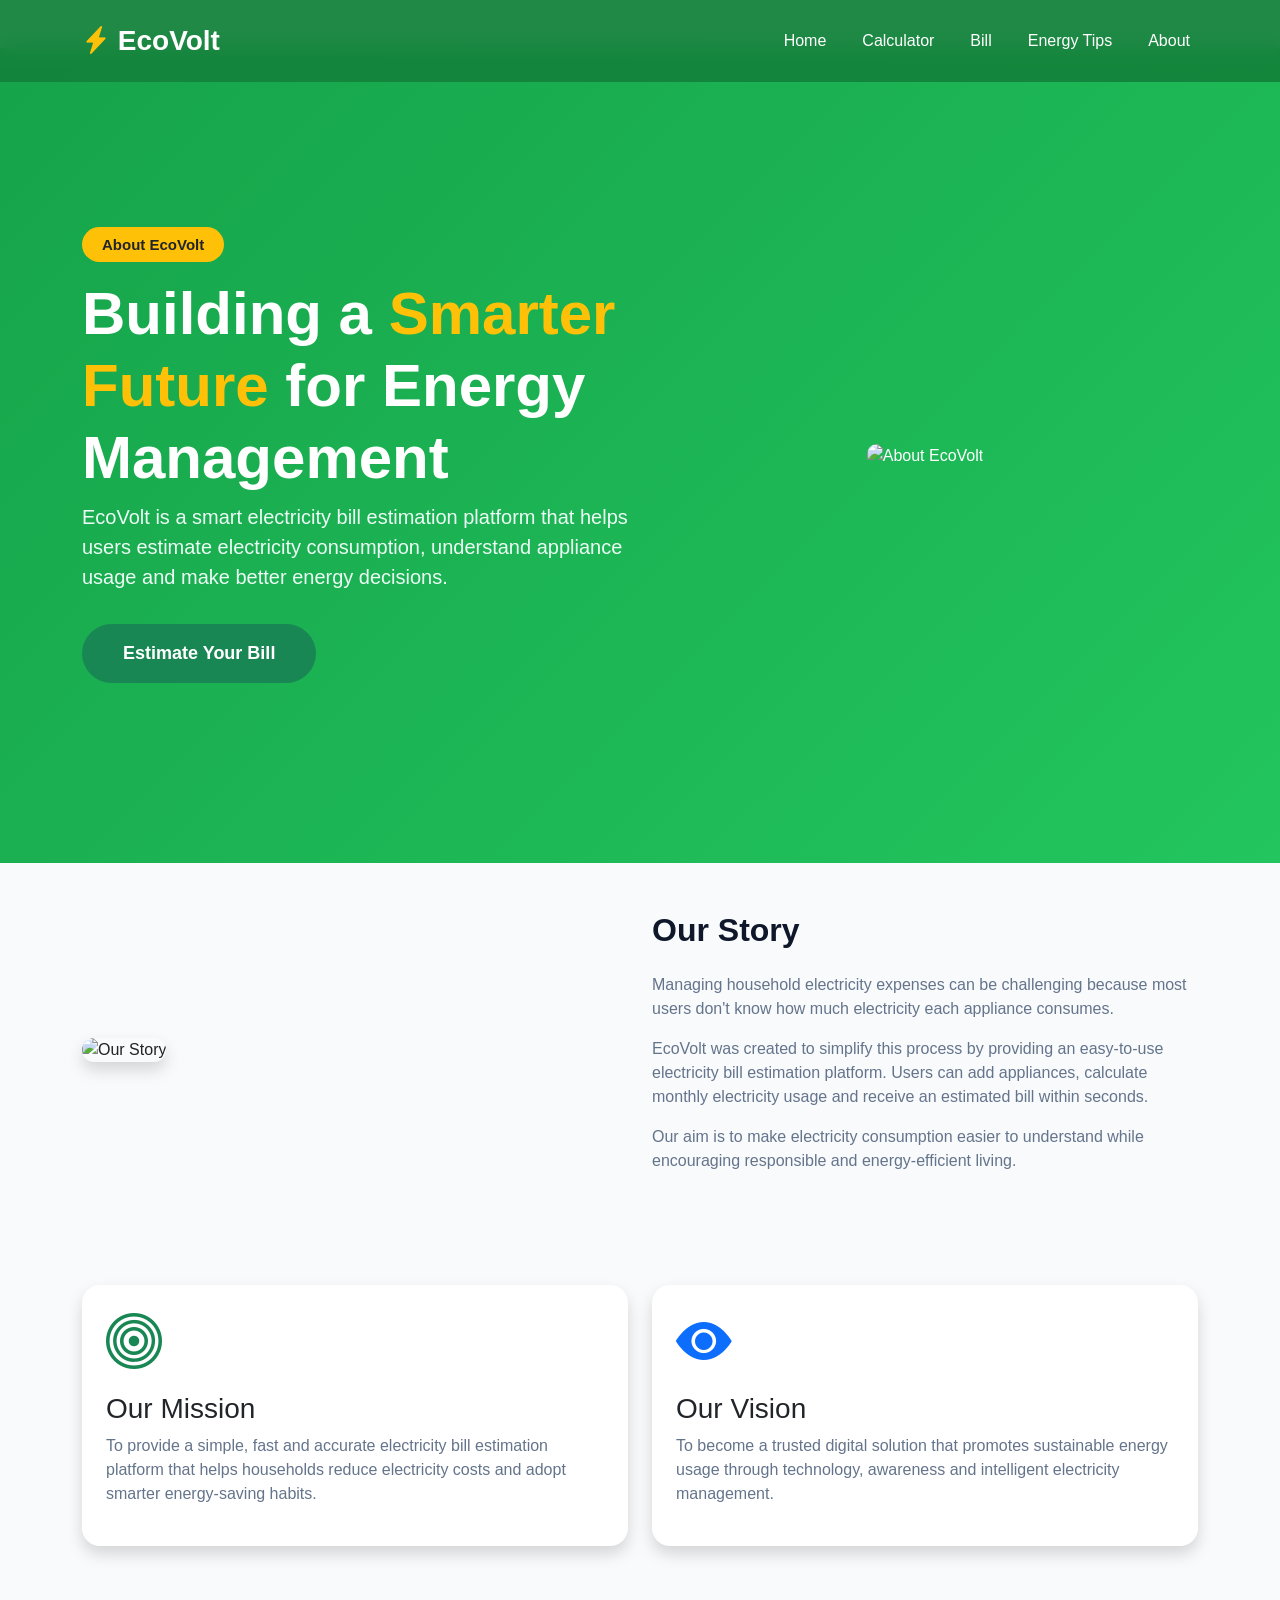
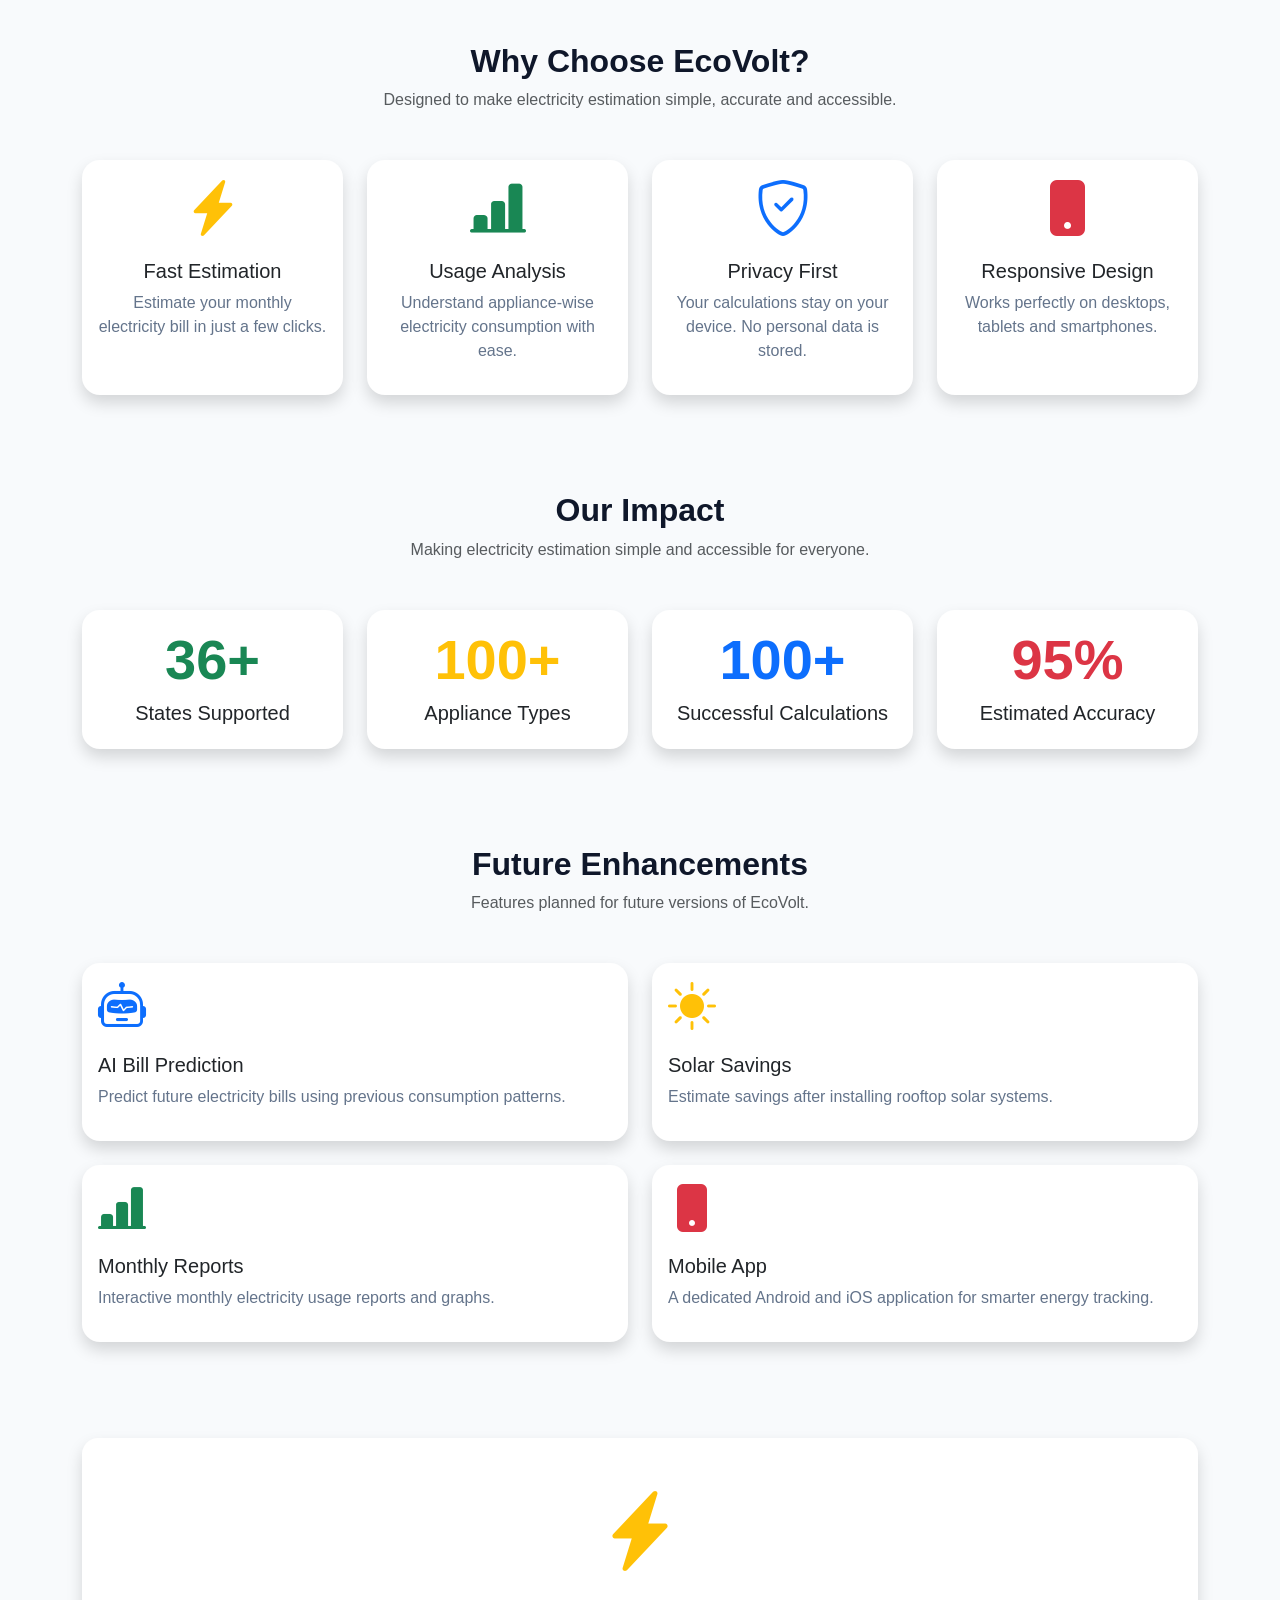
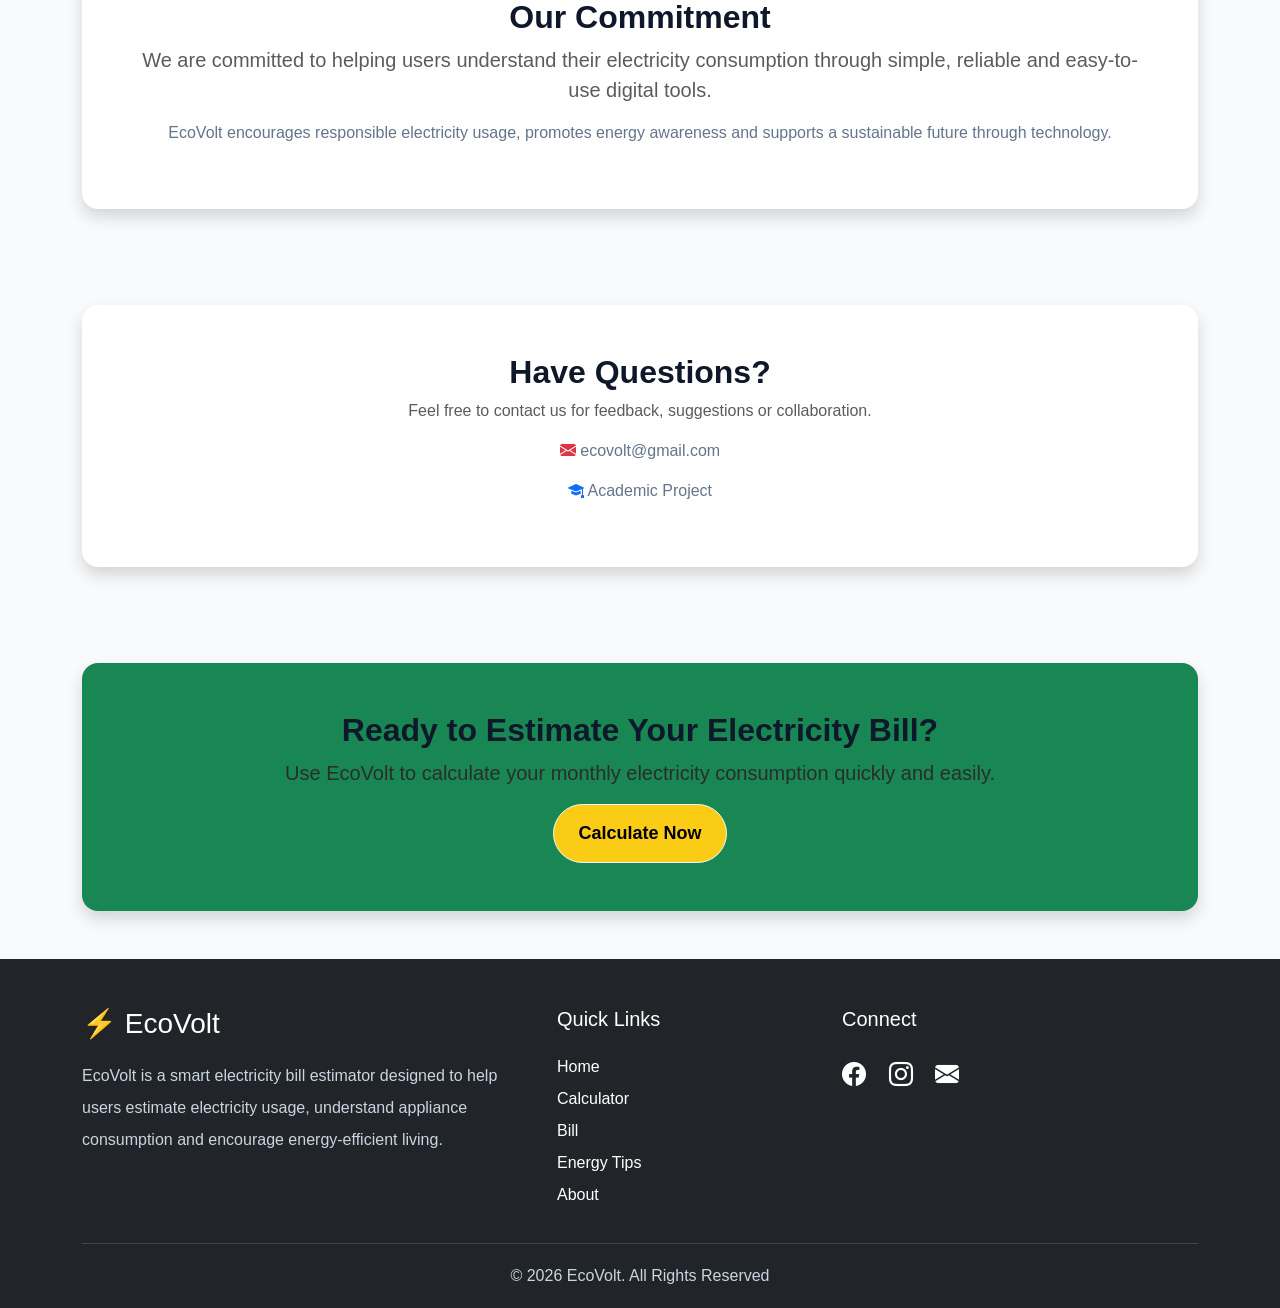
==== commit d9cba331: "fix a about section" ====
--- a/about.html
+++ b/about.html
@@ -18,7 +18,8 @@
 
     <!-- Google Font -->
 
-    <link href="https://fonts.googleapis.com/css2?family=Poppins:wght@300;400;500;600;700&display=swap" rel="stylesheet">
+    <link href="https://fonts.googleapis.com/css2?family=Poppins:wght@300;400;500;600;700&display=swap"
+        rel="stylesheet">
 
     <!-- Custom CSS -->
 
@@ -30,853 +31,837 @@
 
 
 
-<!--================ NAVBAR ================-->
-
-<nav class="navbar navbar-expand-lg navbar-dark fixed-top">
-
-<div class="container">
-
-<a class="navbar-brand fw-bold fs-3" href="index.html">
-
-<i class="bi bi-lightning-charge-fill text-warning"></i>
-
-EcoVolt
-
-</a>
-
-<button class="navbar-toggler"
-data-bs-toggle="collapse"
-data-bs-target="#navbar">
-
-<span class="navbar-toggler-icon"></span>
-
-</button>
-
-<div class="collapse navbar-collapse" id="navbar">
-
-<ul class="navbar-nav ms-auto">
-
-<li class="nav-item">
-
-<a class="nav-link" href="index.html">Home</a>
-
-</li>
-
-<li class="nav-item">
-
-<a class="nav-link" href="calculator.html">Calculator</a>
-
-</li>
-
-<li class="nav-item">
-
-<a class="nav-link" href="bill.html">Bill</a>
-
-</li>
-
-<li class="nav-item">
-
-<a class="nav-link" href="tips.html">Energy Tips</a>
-
-</li>
-
-<li class="nav-item">
-
-<a class="nav-link active" href="about.html">
-
-About
-
-</a>
-
-</li>
-
-</ul>
-
-</div>
-
-</div>
-
-</nav>
-
-
-
-<!--================ HERO ================-->
-
-<section class="hero mt-5 py-5">
-
-<div class="container">
-
-<div class="row align-items-center">
-
-<div class="col-lg-6">
-
-<span class="badge bg-warning text-dark mb-3">
-
-About EcoVolt
-
-</span>
-
-<h1 class="display-4 fw-bold">
-
-Building a
-
-<span class="text-warning">
-
-Smarter Future
-
-</span>
-
-for Energy Management
-
-</h1>
-
-<p class="lead">
-
-EcoVolt is a smart electricity bill estimation platform that helps users estimate electricity consumption, understand appliance usage and make better energy decisions.
-
-</p>
-
-<a href="calculator.html"
-
-class="btn btn-success btn-lg mt-3">
-
-Estimate Your Bill
-
-</a>
-
-</div>
-
-<div class="col-lg-6 text-center">
-
-<img src="https://images.openai.com/static-rsc-4/CBIz8mqrAUkFntBNKxPhVG-i5_yJEbS9DkYmXOEor9fMOJXvEG0VJBzfhdqam0ho0SlW50lkhhHYbpj3DPDs0kj7MQmtfOLPJjrXbwNa3sGrv7vqZ2cAPMJgAh5SSGkgIOU_ORta1OfQs0S7IGFoJjxk7uIjQTva7_b5WpHYit4yya9Tw44ubuF5adl0Bitw?purpose=fullsize"
-
-class="img-fluid hero-image"
-
-alt="About EcoVolt" style="border-radius: 10px;">
-
-</div>
-
-</div>
-
-</div>
-
-</section>
-
-
-
-<!--================ OUR STORY ================-->
-
-<section class="container py-5">
-
-<div class="row align-items-center">
-
-<div class="col-lg-6">
-
-<img src="https://images.openai.com/static-rsc-4/QC9SmbKhkDy8kPdSIIf8rAk4El-hsrCMnZraKANNXmJp3U-IbU9vGgxZXn2a17MET6ikTghT9cOdCg-JDqqk3ZRpswTJMy58i_MnNRzGbQbGCabHiPzP8Xyvv5BBtfu72VqsoEKEv11TgTLKEl8PY0GbMkVhNUdVPkGdbYLTlKR_5ZeCi2aOTAnaMF684mD1?purpose=fullsize"
-
-class="img-fluid rounded-4 shadow hero-image"
-
-alt="Our Story" style="border-radius: 10px;">
-
-</div>
-
-<div class="col-lg-6">
-
-<h2 class="fw-bold mb-4">
-
-Our Story
-
-</h2>
-
-<p>
-
-Managing household electricity expenses can be challenging because most users don't know how much electricity each appliance consumes.
-
-</p>
-
-<p>
-
-EcoVolt was created to simplify this process by providing an easy-to-use electricity bill estimation platform. Users can add appliances, calculate monthly electricity usage and receive an estimated bill within seconds.
-
-</p>
-
-<p>
-
-Our aim is to make electricity consumption easier to understand while encouraging responsible and energy-efficient living.
-
-</p>
-
-</div>
-
-</div>
-
-</section>
-
-
-
-<!--================ MISSION & VISION ================-->
-
-<section class="container py-5">
-
-<div class="row g-4">
-
-<div class="col-lg-6">
-
-<div class="card border-0 shadow h-100">
-
-<div class="card-body p-4">
-
-<i class="bi bi-bullseye display-4 text-success"></i>
-
-<h3 class="mt-3">
-
-Our Mission
-
-</h3>
-
-<p>
-
-To provide a simple, fast and accurate electricity bill estimation platform that helps households reduce electricity costs and adopt smarter energy-saving habits.
-
-</p>
-
-</div>
-
-</div>
-
-</div>
-
-
-
-<div class="col-lg-6">
-
-<div class="card border-0 shadow h-100">
-
-<div class="card-body p-4">
-
-<i class="bi bi-eye-fill display-4 text-primary"></i>
-
-<h3 class="mt-3">
-
-Our Vision
-
-</h3>
-
-<p>
-
-To become a trusted digital solution that promotes sustainable energy usage through technology, awareness and intelligent electricity management.
-
-</p>
-
-</div>
-
-</div>
-
-</div>
-
-</div>
-
-</section>
-
-
-
-<!--================ WHY CHOOSE ECOVOLT ================-->
-
-<section class="container py-5">
-
-<div class="text-center mb-5">
-
-<h2 class="fw-bold">
-
-Why Choose EcoVolt?
-
-</h2>
-
-<p class="text-muted">
-
-Designed to make electricity estimation simple, accurate and accessible.
-
-</p>
-
-</div>
-
-<div class="row g-4">
-
-<div class="col-md-6 col-lg-3">
-
-<div class="card border-0 shadow text-center h-100">
-
-<div class="card-body">
-
-<i class="bi bi-lightning-charge-fill display-4 text-warning"></i>
-
-<h5 class="mt-3">
-
-Fast Estimation
-
-</h5>
-
-<p>
-
-Estimate your monthly electricity bill in just a few clicks.
-
-</p>
-
-</div>
-
-</div>
-
-</div>
-
-<div class="col-md-6 col-lg-3">
-
-<div class="card border-0 shadow text-center h-100">
-
-<div class="card-body">
-
-<i class="bi bi-bar-chart-line-fill display-4 text-success"></i>
-
-<h5 class="mt-3">
-
-Usage Analysis
-
-</h5>
-
-<p>
-
-Understand appliance-wise electricity consumption with ease.
-
-</p>
-
-</div>
-
-</div>
-
-</div>
-
-<div class="col-md-6 col-lg-3">
-
-<div class="card border-0 shadow text-center h-100">
-
-<div class="card-body">
-
-<i class="bi bi-shield-check display-4 text-primary"></i>
-
-<h5 class="mt-3">
-
-Privacy First
-
-</h5>
-
-<p>
-
-Your calculations stay on your device. No personal data is stored.
-
-</p>
-
-</div>
-
-</div>
-
-</div>
-
-<div class="col-md-6 col-lg-3">
-
-<div class="card border-0 shadow text-center h-100">
-
-<div class="card-body">
-
-<i class="bi bi-phone-fill display-4 text-danger"></i>
-
-<h5 class="mt-3">
-
-Responsive Design
-
-</h5>
-
-<p>
-
-Works perfectly on desktops, tablets and smartphones.
-
-</p>
-
-</div>
-
-</div>
-
-</div>
-
-</div>
-
-</section>
-
-<!-- ========= Part 2 Starts Here ========= -->
- <!-- ================= OUR IMPACT ================= -->
-
-<section class="container py-5">
-
-    <div class="text-center mb-5">
-
-        <h2 class="fw-bold">
-
-            Our Impact
-
-        </h2>
-
-        <p class="text-muted">
-
-            Making electricity estimation simple and accessible for everyone.
-
-        </p>
-
-    </div>
-
-    <div class="row text-center g-4">
-
-        <div class="col-md-3">
-
-            <div class="card border-0 shadow h-100">
-
-                <div class="card-body">
-
-                    <h1 class="display-4 fw-bold text-success">
-
-                        36+
+    <!--================ NAVBAR ================-->
+
+    <nav class="navbar navbar-expand-lg navbar-dark fixed-top">
+
+        <div class="container">
+
+            <a class="navbar-brand fw-bold fs-3" href="index.html">
+
+                <i class="bi bi-lightning-charge-fill text-warning"></i>
+
+                EcoVolt
+
+            </a>
+
+            <button class="navbar-toggler" data-bs-toggle="collapse" data-bs-target="#navbar">
+
+                <span class="navbar-toggler-icon"></span>
+
+            </button>
+
+            <div class="collapse navbar-collapse" id="navbar">
+
+                <ul class="navbar-nav ms-auto">
+
+                    <li class="nav-item">
+
+                        <a class="nav-link" href="index.html">Home</a>
+
+                    </li>
+
+                    <li class="nav-item">
+
+                        <a class="nav-link" href="calculator.html">Calculator</a>
+
+                    </li>
+
+                    <li class="nav-item">
+
+                        <a class="nav-link" href="bill.html">Bill</a>
+
+                    </li>
+
+                    <li class="nav-item">
+
+                        <a class="nav-link" href="tips.html">Energy Tips</a>
+
+                    </li>
+
+                    <li class="nav-item">
+
+                        <a class="nav-link active" href="about.html">
+
+                            About
+
+                        </a>
+
+                    </li>
+
+                </ul>
+
+            </div>
+
+        </div>
+
+    </nav>
+
+
+
+    <!--================ HERO ================-->
+
+    <section class="hero mt-5 py-5">
+
+        <div class="container">
+
+            <div class="row align-items-center">
+
+                <div class="col-lg-6">
+
+                    <span class="badge bg-warning text-dark mb-3">
+
+                        About EcoVolt
+
+                    </span>
+
+                    <h1 class="display-4 fw-bold">
+
+                        Building a
+
+                        <span class="text-warning">
+
+                            Smarter Future
+
+                        </span>
+
+                        for Energy Management
 
                     </h1>
 
+                    <p class="lead">
+
+                        EcoVolt is a smart electricity bill estimation platform that helps users estimate electricity
+                        consumption, understand appliance usage and make better energy decisions.
+
+                    </p>
+
+                    <a href="calculator.html" class="btn btn-success btn-lg mt-3">
+
+                        Estimate Your Bill
+
+                    </a>
+
+                </div>
+
+                <div class="col-lg-6 text-center">
+
+                    <img src="https://images.openai.com/static-rsc-4/CBIz8mqrAUkFntBNKxPhVG-i5_yJEbS9DkYmXOEor9fMOJXvEG0VJBzfhdqam0ho0SlW50lkhhHYbpj3DPDs0kj7MQmtfOLPJjrXbwNa3sGrv7vqZ2cAPMJgAh5SSGkgIOU_ORta1OfQs0S7IGFoJjxk7uIjQTva7_b5WpHYit4yya9Tw44ubuF5adl0Bitw?purpose=fullsize"
+                        class="img-fluid hero-image" alt="About EcoVolt" style="border-radius: 10px;">
+
+                </div>
+
+            </div>
+
+        </div>
+
+    </section>
+
+
+
+    <!--================ OUR STORY ================-->
+
+    <section class="container py-5">
+
+        <div class="row align-items-center">
+
+            <div class="col-lg-6">
+
+                <img src="https://images.openai.com/static-rsc-4/QC9SmbKhkDy8kPdSIIf8rAk4El-hsrCMnZraKANNXmJp3U-IbU9vGgxZXn2a17MET6ikTghT9cOdCg-JDqqk3ZRpswTJMy58i_MnNRzGbQbGCabHiPzP8Xyvv5BBtfu72VqsoEKEv11TgTLKEl8PY0GbMkVhNUdVPkGdbYLTlKR_5ZeCi2aOTAnaMF684mD1?purpose=fullsize"
+                    class="img-fluid rounded-4 shadow hero-image" alt="Our Story" style="border-radius: 10px;">
+
+            </div>
+
+            <div class="col-lg-6">
+
+                <h2 class="fw-bold mb-4">
+
+                    Our Story
+
+                </h2>
+
+                <p>
+
+                    Managing household electricity expenses can be challenging because most users don't know how much
+                    electricity each appliance consumes.
+
+                </p>
+
+                <p>
+
+                    EcoVolt was created to simplify this process by providing an easy-to-use electricity bill estimation
+                    platform. Users can add appliances, calculate monthly electricity usage and receive an estimated
+                    bill within seconds.
+
+                </p>
+
+                <p>
+
+                    Our aim is to make electricity consumption easier to understand while encouraging responsible and
+                    energy-efficient living.
+
+                </p>
+
+            </div>
+
+        </div>
+
+    </section>
+
+
+
+    <!--================ MISSION & VISION ================-->
+
+    <section class="container py-5">
+
+        <div class="row g-4">
+
+            <div class="col-lg-6">
+
+                <div class="card border-0 shadow h-100">
+
+                    <div class="card-body p-4">
+
+                        <i class="bi bi-bullseye display-4 text-success"></i>
+
+                        <h3 class="mt-3">
+
+                            Our Mission
+
+                        </h3>
+
+                        <p>
+
+                            To provide a simple, fast and accurate electricity bill estimation platform that helps
+                            households reduce electricity costs and adopt smarter energy-saving habits.
+
+                        </p>
+
+                    </div>
+
+                </div>
+
+            </div>
+
+
+
+            <div class="col-lg-6">
+
+                <div class="card border-0 shadow h-100">
+
+                    <div class="card-body p-4">
+
+                        <i class="bi bi-eye-fill display-4 text-primary"></i>
+
+                        <h3 class="mt-3">
+
+                            Our Vision
+
+                        </h3>
+
+                        <p>
+
+                            To become a trusted digital solution that promotes sustainable energy usage through
+                            technology, awareness and intelligent electricity management.
+
+                        </p>
+
+                    </div>
+
+                </div>
+
+            </div>
+
+        </div>
+
+    </section>
+
+
+
+    <!--================ WHY CHOOSE ECOVOLT ================-->
+
+    <section class="container py-5">
+
+        <div class="text-center mb-5">
+
+            <h2 class="fw-bold">
+
+                Why Choose EcoVolt?
+
+            </h2>
+
+            <p class="text-muted">
+
+                Designed to make electricity estimation simple, accurate and accessible.
+
+            </p>
+
+        </div>
+
+        <div class="row g-4">
+
+            <div class="col-md-6 col-lg-3">
+
+                <div class="card border-0 shadow text-center h-100">
+
+                    <div class="card-body">
+
+                        <i class="bi bi-lightning-charge-fill display-4 text-warning"></i>
+
+                        <h5 class="mt-3">
+
+                            Fast Estimation
+
+                        </h5>
+
+                        <p>
+
+                            Estimate your monthly electricity bill in just a few clicks.
+
+                        </p>
+
+                    </div>
+
+                </div>
+
+            </div>
+
+            <div class="col-md-6 col-lg-3">
+
+                <div class="card border-0 shadow text-center h-100">
+
+                    <div class="card-body">
+
+                        <i class="bi bi-bar-chart-line-fill display-4 text-success"></i>
+
+                        <h5 class="mt-3">
+
+                            Usage Analysis
+
+                        </h5>
+
+                        <p>
+
+                            Understand appliance-wise electricity consumption with ease.
+
+                        </p>
+
+                    </div>
+
+                </div>
+
+            </div>
+
+            <div class="col-md-6 col-lg-3">
+
+                <div class="card border-0 shadow text-center h-100">
+
+                    <div class="card-body">
+
+                        <i class="bi bi-shield-check display-4 text-primary"></i>
+
+                        <h5 class="mt-3">
+
+                            Privacy First
+
+                        </h5>
+
+                        <p>
+
+                            Your calculations stay on your device. No personal data is stored.
+
+                        </p>
+
+                    </div>
+
+                </div>
+
+            </div>
+
+            <div class="col-md-6 col-lg-3">
+
+                <div class="card border-0 shadow text-center h-100">
+
+                    <div class="card-body">
+
+                        <i class="bi bi-phone-fill display-4 text-danger"></i>
+
+                        <h5 class="mt-3">
+
+                            Responsive Design
+
+                        </h5>
+
+                        <p>
+
+                            Works perfectly on desktops, tablets and smartphones.
+
+                        </p>
+
+                    </div>
+
+                </div>
+
+            </div>
+
+        </div>
+
+    </section>
+
+    <!-- ========= Part 2 Starts Here ========= -->
+    <!-- ================= OUR IMPACT ================= -->
+
+    <section class="container py-5">
+
+        <div class="text-center mb-5">
+
+            <h2 class="fw-bold">
+
+                Our Impact
+
+            </h2>
+
+            <p class="text-muted">
+
+                Making electricity estimation simple and accessible for everyone.
+
+            </p>
+
+        </div>
+
+        <div class="row text-center g-4">
+
+            <div class="col-md-3">
+
+                <div class="card border-0 shadow h-100">
+
+                    <div class="card-body">
+
+                        <h1 class="display-4 fw-bold text-success">
+
+                            36+
+
+                        </h1>
+
+                        <h5>
+
+                            States Supported
+
+                        </h5>
+
+                    </div>
+
+                </div>
+
+            </div>
+
+            <div class="col-md-3">
+
+                <div class="card border-0 shadow h-100">
+
+                    <div class="card-body">
+
+                        <h1 class="display-4 fw-bold text-warning">
+
+                            100+
+
+                        </h1>
+
+                        <h5>
+
+                            Appliance Types
+
+                        </h5>
+
+                    </div>
+
+                </div>
+
+            </div>
+
+            <div class="col-md-3">
+
+                <div class="card border-0 shadow h-100">
+
+                    <div class="card-body">
+
+                        <h1 class="display-4 fw-bold text-primary">
+
+                            100+
+
+                        </h1>
+
+                        <h5>
+
+                            Successful Calculations
+
+                        </h5>
+
+                    </div>
+
+                </div>
+
+            </div>
+
+            <div class="col-md-3">
+
+                <div class="card border-0 shadow h-100">
+
+                    <div class="card-body">
+
+                        <h1 class="display-4 text-danger fw-bold"> 95% </h1>
+                        <h5>Estimated Accuracy</h5>
+
+                    </div>
+
+                </div>
+
+            </div>
+
+        </div>
+
+    </section>
+
+
+
+    <!-- ================= FUTURE ROADMAP ================= -->
+
+    <section class="container py-5">
+
+        <div class="text-center mb-5">
+
+            <h2 class="fw-bold">
+
+                Future Enhancements
+
+            </h2>
+
+            <p class="text-muted">
+
+                Features planned for future versions of EcoVolt.
+
+            </p>
+
+        </div>
+
+        <div class="row g-4">
+
+            <div class="col-md-6">
+
+                <div class="card border-0 shadow h-100">
+
+                    <div class="card-body">
+
+                        <i class="bi bi-robot display-5 text-primary"></i>
+
+                        <h5 class="mt-3">
+
+                            AI Bill Prediction
+
+                        </h5>
+
+                        <p>
+
+                            Predict future electricity bills using previous consumption patterns.
+
+                        </p>
+
+                    </div>
+
+                </div>
+
+            </div>
+
+            <div class="col-md-6">
+
+                <div class="card border-0 shadow h-100">
+
+                    <div class="card-body">
+
+                        <i class="bi bi-sun-fill display-5 text-warning"></i>
+
+                        <h5 class="mt-3">
+
+                            Solar Savings
+
+                        </h5>
+
+                        <p>
+
+                            Estimate savings after installing rooftop solar systems.
+
+                        </p>
+
+                    </div>
+
+                </div>
+
+            </div>
+
+            <div class="col-md-6">
+
+                <div class="card border-0 shadow h-100">
+
+                    <div class="card-body">
+
+                        <i class="bi bi-bar-chart-line-fill display-5 text-success"></i>
+
+                        <h5 class="mt-3">
+
+                            Monthly Reports
+
+                        </h5>
+
+                        <p>
+
+                            Interactive monthly electricity usage reports and graphs.
+
+                        </p>
+
+                    </div>
+
+                </div>
+
+            </div>
+
+            <div class="col-md-6">
+
+                <div class="card border-0 shadow h-100">
+
+                    <div class="card-body">
+
+                        <i class="bi bi-phone-fill display-5 text-danger"></i>
+
+                        <h5 class="mt-3">
+
+                            Mobile App
+
+                        </h5>
+
+                        <p>
+
+                            A dedicated Android and iOS application for smarter energy tracking.
+
+                        </p>
+
+                    </div>
+
+                </div>
+
+            </div>
+
+        </div>
+
+    </section>
+
+
+
+    <!-- ================= OUR COMMITMENT ================= -->
+
+    <section class="container py-5">
+
+        <div class="card border-0 shadow rounded-4">
+
+            <div class="card-body text-center p-5">
+
+                <i class="bi bi-lightning-charge-fill text-warning display-1"></i>
+
+                <h2 class="fw-bold mt-3">
+
+                    Our Commitment
+
+                </h2>
+
+                <p class="lead text-muted">
+
+                    We are committed to helping users understand their electricity
+                    consumption through simple, reliable and easy-to-use digital tools.
+
+                </p>
+
+                <p>
+
+                    EcoVolt encourages responsible electricity usage, promotes energy
+                    awareness and supports a sustainable future through technology.
+
+                </p>
+
+            </div>
+
+        </div>
+
+    </section>
+
+
+
+    <!-- ================= CONTACT ================= -->
+
+    <section class="container py-5">
+
+        <div class="card border-0 shadow rounded-4">
+
+            <div class="card-body text-center p-5">
+
+                <h2 class="fw-bold">
+
+                    Have Questions?
+
+                </h2>
+
+                <p class="text-muted">
+
+                    Feel free to contact us for feedback, suggestions or collaboration.
+
+                </p>
+
+                <p>
+
+                    <i class="bi bi-envelope-fill text-danger"></i>
+
+                    ecovolt@gmail.com
+
+                </p>
+
+                <p>
+
+                    <i class="bi bi-mortarboard-fill text-primary"></i>
+
+                    Academic Project
+
+                </p>
+
+            </div>
+
+        </div>
+
+    </section>
+
+
+
+    <!-- ================= CALL TO ACTION ================= -->
+
+    <section class="container py-5">
+
+        <div class="bg-success text-white rounded-4 text-center p-5 shadow">
+
+            <h2 class="fw-bold">
+
+                Ready to Estimate Your Electricity Bill?
+
+            </h2>
+
+            <p class="lead" style="color: #2c2c2c;">
+
+                Use EcoVolt to calculate your monthly electricity consumption
+                quickly and easily.
+
+            </p>
+
+            <a href="calculator.html" class="btn btn-light btn-lg px-4" style="background-color: #facc15">
+
+                Calculate Now
+
+            </a>
+
+        </div>
+
+    </section>
+
+
+
+    <!-- ================= FOOTER ================= -->
+
+    <footer class="bg-dark text-white pt-5 pb-3">
+
+        <div class="container">
+
+            <div class="row">
+
+                <div class="col-lg-5">
+
+                    <h3>
+
+                        ⚡ EcoVolt
+
+                    </h3>
+
+                    <p>
+
+                        EcoVolt is a smart electricity bill estimator designed to help users
+                        estimate electricity usage, understand appliance consumption and
+                        encourage energy-efficient living.
+
+                    </p>
+
+                </div>
+
+                <div class="col-lg-3">
+
                     <h5>
 
-                        States Supported
+                        Quick Links
 
                     </h5>
 
-                </div>
-
-            </div>
-
-        </div>
-
-        <div class="col-md-3">
-
-            <div class="card border-0 shadow h-100">
-
-                <div class="card-body">
-
-                    <h1 class="display-4 fw-bold text-warning">
-
-                        100+
-
-                    </h1>
+                    <ul class="list-unstyled">
+
+                        <li><a href="index.html" class="text-white text-decoration-none">Home</a></li>
+
+                        <li><a href="calculator.html" class="text-white text-decoration-none">Calculator</a></li>
+
+                        <li><a href="bill.html" class="text-white text-decoration-none">Bill</a></li>
+
+                        <li><a href="tips.html" class="text-white text-decoration-none">Energy Tips</a></li>
+
+                        <li><a href="about.html" class="text-white text-decoration-none">About</a></li>
+
+                    </ul>
+
+                </div>
+
+                <div class="col-lg-4">
 
                     <h5>
 
-                        Appliance Types
+                        Connect
 
                     </h5>
 
-                </div>
-
-            </div>
-
-        </div>
-
-        <div class="col-md-3">
-
-            <div class="card border-0 shadow h-100">
-
-                <div class="card-body">
-
-                    <h1 class="display-4 fw-bold text-primary">
-
-                        100+
-
-                    </h1>
-
-                    <h5>
-
-                        Successful Calculations
-
-                    </h5>
-
-                </div>
-
-            </div>
-
-        </div>
-
-        <div class="col-md-3">
-
-            <div class="card border-0 shadow h-100">
-
-                <div class="card-body">
-
-                    <h1 class="display-4 fw-bold text-danger">
-
-                        Accurate
-
-                    </h1>
-
-                    <h5>
-
-                        Bill Estimation
-
-                    </h5>
-
-                </div>
-
-            </div>
-
-        </div>
-
-    </div>
-
-</section>
-
-
-
-<!-- ================= FUTURE ROADMAP ================= -->
-
-<section class="container py-5">
-
-<div class="text-center mb-5">
-
-<h2 class="fw-bold">
-
-Future Enhancements
-
-</h2>
-
-<p class="text-muted">
-
-Features planned for future versions of EcoVolt.
-
-</p>
-
-</div>
-
-<div class="row g-4">
-
-<div class="col-md-6">
-
-<div class="card border-0 shadow h-100">
-
-<div class="card-body">
-
-<i class="bi bi-robot display-5 text-primary"></i>
-
-<h5 class="mt-3">
-
-AI Bill Prediction
-
-</h5>
-
-<p>
-
-Predict future electricity bills using previous consumption patterns.
-
-</p>
-
-</div>
-
-</div>
-
-</div>
-
-<div class="col-md-6">
-
-<div class="card border-0 shadow h-100">
-
-<div class="card-body">
-
-<i class="bi bi-sun-fill display-5 text-warning"></i>
-
-<h5 class="mt-3">
-
-Solar Savings
-
-</h5>
-
-<p>
-
-Estimate savings after installing rooftop solar systems.
-
-</p>
-
-</div>
-
-</div>
-
-</div>
-
-<div class="col-md-6">
-
-<div class="card border-0 shadow h-100">
-
-<div class="card-body">
-
-<i class="bi bi-bar-chart-line-fill display-5 text-success"></i>
-
-<h5 class="mt-3">
-
-Monthly Reports
-
-</h5>
-
-<p>
-
-Interactive monthly electricity usage reports and graphs.
-
-</p>
-
-</div>
-
-</div>
-
-</div>
-
-<div class="col-md-6">
-
-<div class="card border-0 shadow h-100">
-
-<div class="card-body">
-
-<i class="bi bi-phone-fill display-5 text-danger"></i>
-
-<h5 class="mt-3">
-
-Mobile App
-
-</h5>
-
-<p>
-
-A dedicated Android and iOS application for smarter energy tracking.
-
-</p>
-
-</div>
-
-</div>
-
-</div>
-
-</div>
-
-</section>
-
-
-
-<!-- ================= OUR COMMITMENT ================= -->
-
-<section class="container py-5">
-
-<div class="card border-0 shadow rounded-4">
-
-<div class="card-body text-center p-5">
-
-<i class="bi bi-lightning-charge-fill text-warning display-1"></i>
-
-<h2 class="fw-bold mt-3">
-
-Our Commitment
-
-</h2>
-
-<p class="lead text-muted">
-
-We are committed to helping users understand their electricity
-consumption through simple, reliable and easy-to-use digital tools.
-
-</p>
-
-<p>
-
-EcoVolt encourages responsible electricity usage, promotes energy
-awareness and supports a sustainable future through technology.
-
-</p>
-
-</div>
-
-</div>
-
-</section>
-
-
-
-<!-- ================= CONTACT ================= -->
-
-<section class="container py-5">
-
-<div class="card border-0 shadow rounded-4">
-
-<div class="card-body text-center p-5">
-
-<h2 class="fw-bold">
-
-Have Questions?
-
-</h2>
-
-<p class="text-muted">
-
-Feel free to contact us for feedback, suggestions or collaboration.
-
-</p>
-
-<p>
-
-<i class="bi bi-envelope-fill text-danger"></i>
-
-ecovolt@gmail.com
-
-</p>
-
-<p>
-
-<i class="bi bi-mortarboard-fill text-primary"></i>
-
-Academic Project
-
-</p>
-
-</div>
-
-</div>
-
-</section>
-
-
-
-<!-- ================= CALL TO ACTION ================= -->
-
-<section class="container py-5">
-
-<div class="bg-success text-white rounded-4 text-center p-5 shadow">
-
-<h2 class="fw-bold">
-
-Ready to Estimate Your Electricity Bill?
-
-</h2>
-
-<p class="lead" style="color: #2c2c2c;">
-
-Use EcoVolt to calculate your monthly electricity consumption
-quickly and easily.
-
-</p>
-
-<a href="calculator.html"
-
-class="btn btn-light btn-lg px-4" style="background-color: #facc15">
-
-Calculate Now
-
-</a>
-
-</div>
-
-</section>
-
-
-
-<!-- ================= FOOTER ================= -->
-
-<footer class="bg-dark text-white pt-5 pb-3">
-
-<div class="container">
-
-<div class="row">
-
-<div class="col-lg-5">
-
-<h3>
-
-⚡ EcoVolt
-
-</h3>
-
-<p>
-
-EcoVolt is a smart electricity bill estimator designed to help users
-estimate electricity usage, understand appliance consumption and
-encourage energy-efficient living.
-
-</p>
-
-</div>
-
-<div class="col-lg-3">
-
-<h5>
-
-Quick Links
-
-</h5>
-
-<ul class="list-unstyled">
-
-<li><a href="index.html" class="text-white text-decoration-none">Home</a></li>
-
-<li><a href="calculator.html" class="text-white text-decoration-none">Calculator</a></li>
-
-<li><a href="bill.html" class="text-white text-decoration-none">Bill</a></li>
-
-<li><a href="tips.html" class="text-white text-decoration-none">Energy Tips</a></li>
-
-<li><a href="about.html" class="text-white text-decoration-none">About</a></li>
-
-</ul>
-
-</div>
-
-<div class="col-lg-4">
-
-<h5>
-
-Connect
-
-</h5>
-
-<a href="#" class="text-white fs-4 me-3">
-
-<i class="bi bi-linkedin"></i>
-
-</a>
-
-<a href="#" class="text-white fs-4 me-3">
-
-<i class="bi bi-github"></i>
-
-</a>
-
-<a href="mailto:ecovolt@gmail.com"
-
-class="text-white fs-4">
-
-<i class="bi bi-envelope-fill"></i>
-
-</a>
-
-</div>
-
-</div>
-
-<hr>
-
-<p class="text-center mb-0">
-
-© 2026 EcoVolt. All Rights Reserved
-
-</p>
-
-</div>
-
-</footer>
-
-<script src="https://cdn.jsdelivr.net/npm/bootstrap@5.3.3/dist/js/bootstrap.bundle.min.js"></script>
+                    <a href="#" class="text-white fs-4 me-3">
+
+                        <i class="bi bi-facebook"></i>
+
+                    </a>
+
+                    <a href="#" class="text-white fs-4 me-3">
+
+                        <i class="bi bi-instagram"></i>
+
+                    </a>
+
+                    <a href="mailto:ecovolt@gmail.com" class="text-white fs-4">
+
+                        <i class="bi bi-envelope-fill"></i>
+
+                    </a>
+
+                </div>
+
+            </div>
+
+            <hr>
+
+            <p class="text-center mb-0">
+
+                © 2026 EcoVolt. All Rights Reserved
+
+            </p>
+
+        </div>
+
+    </footer>
+
+    <script src="https://cdn.jsdelivr.net/npm/bootstrap@5.3.3/dist/js/bootstrap.bundle.min.js"></script>
 
 </body>
 
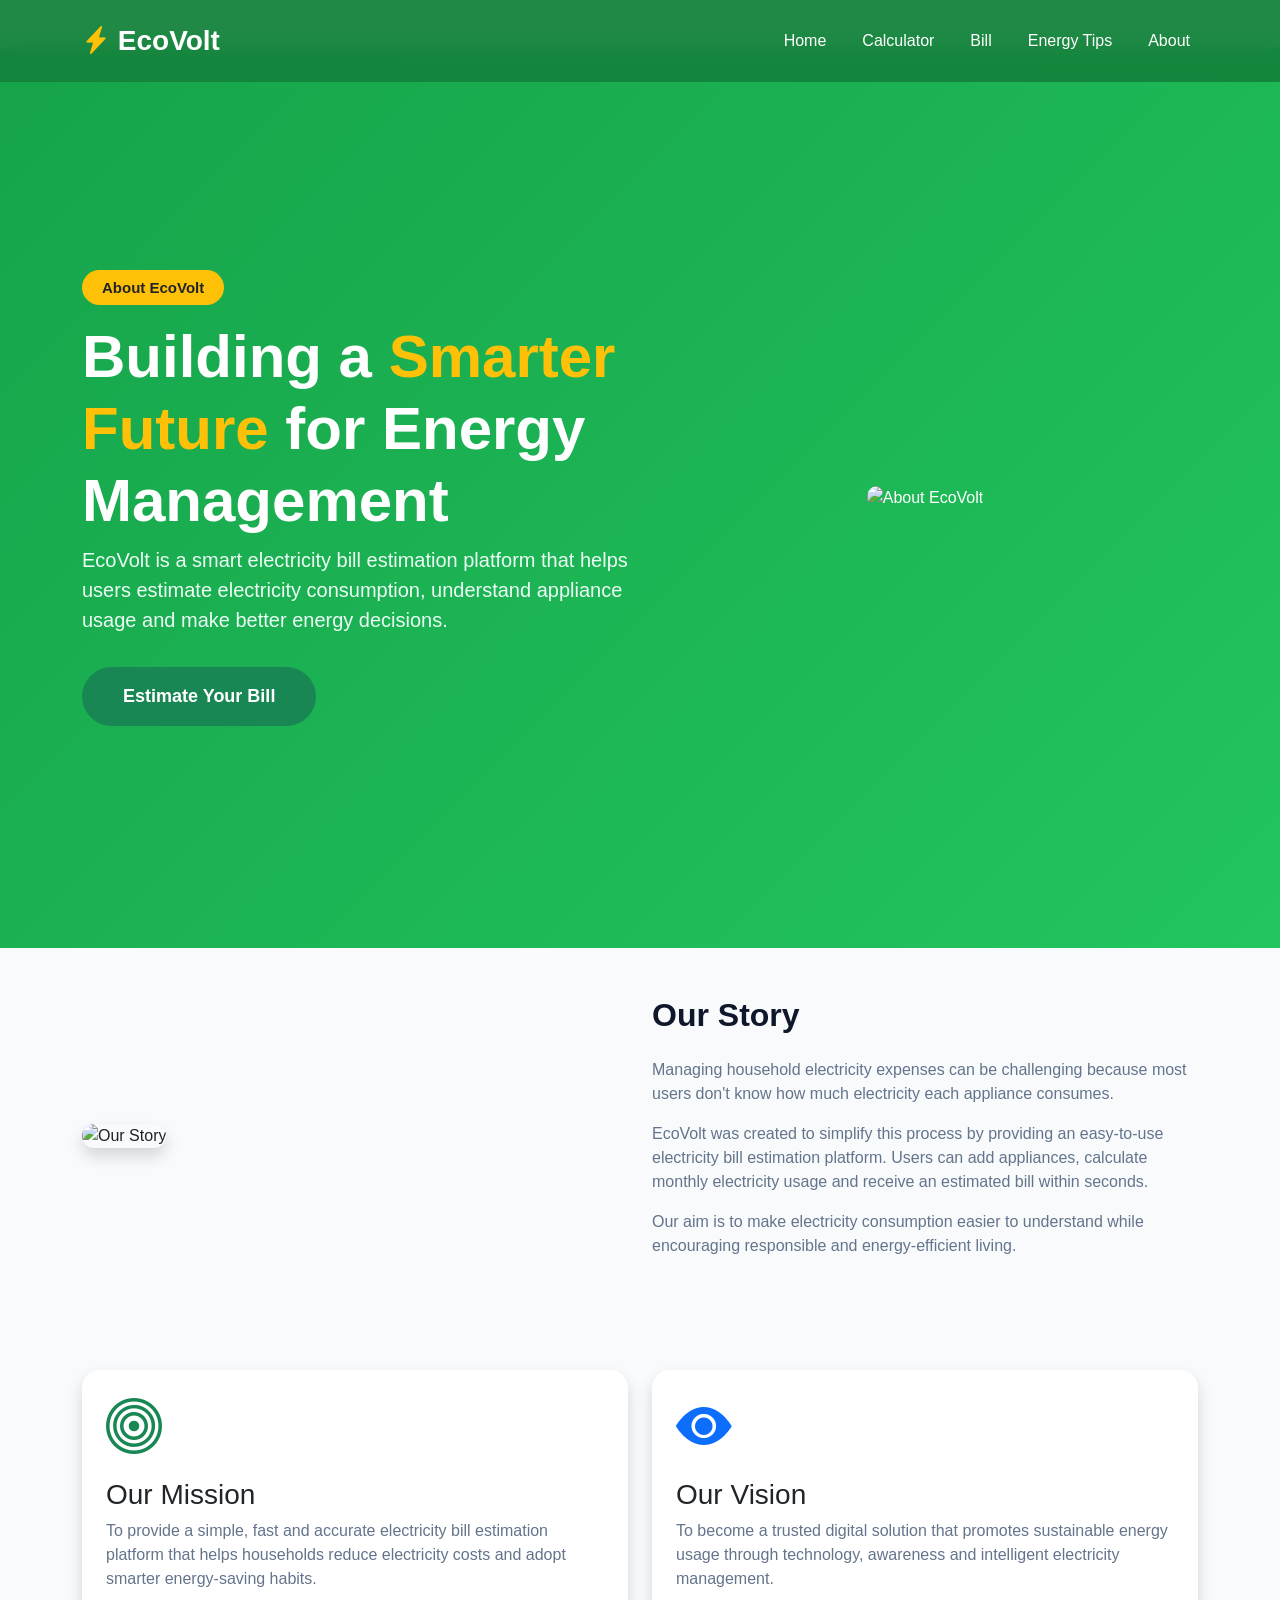
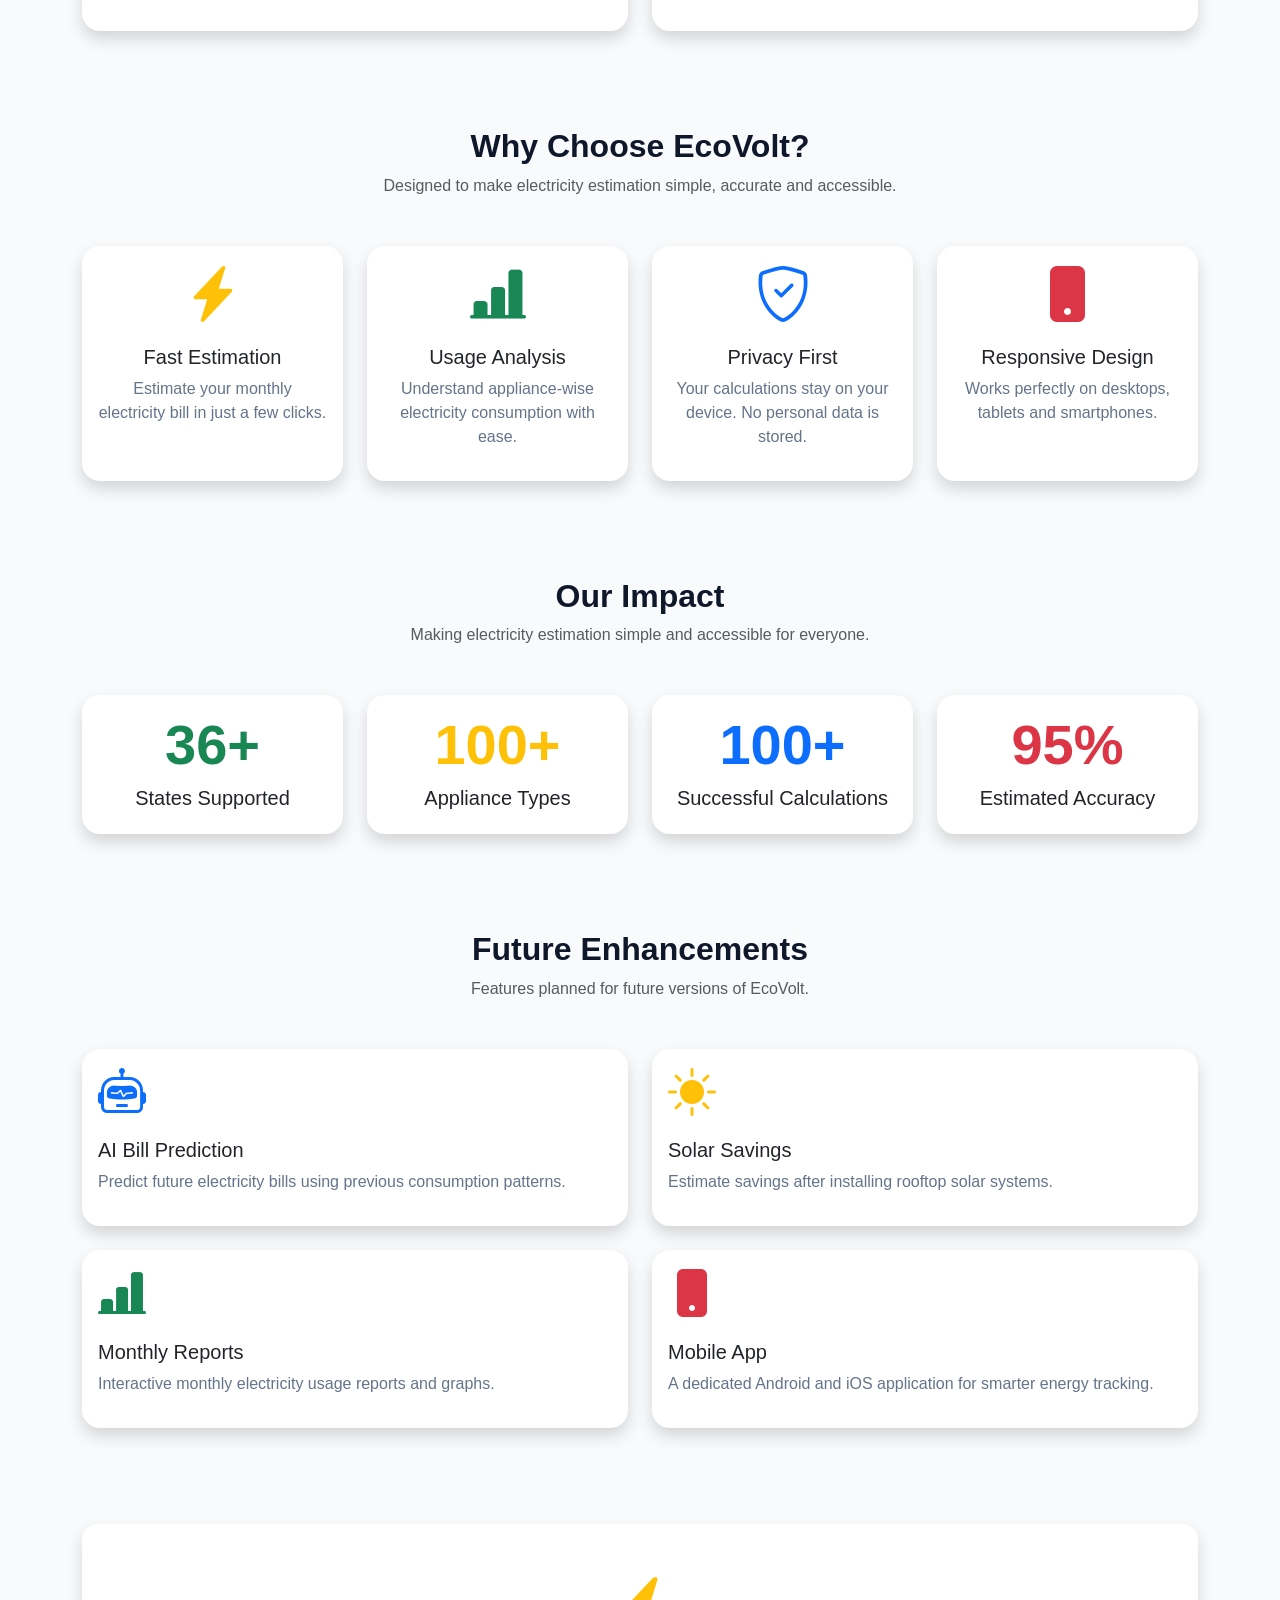
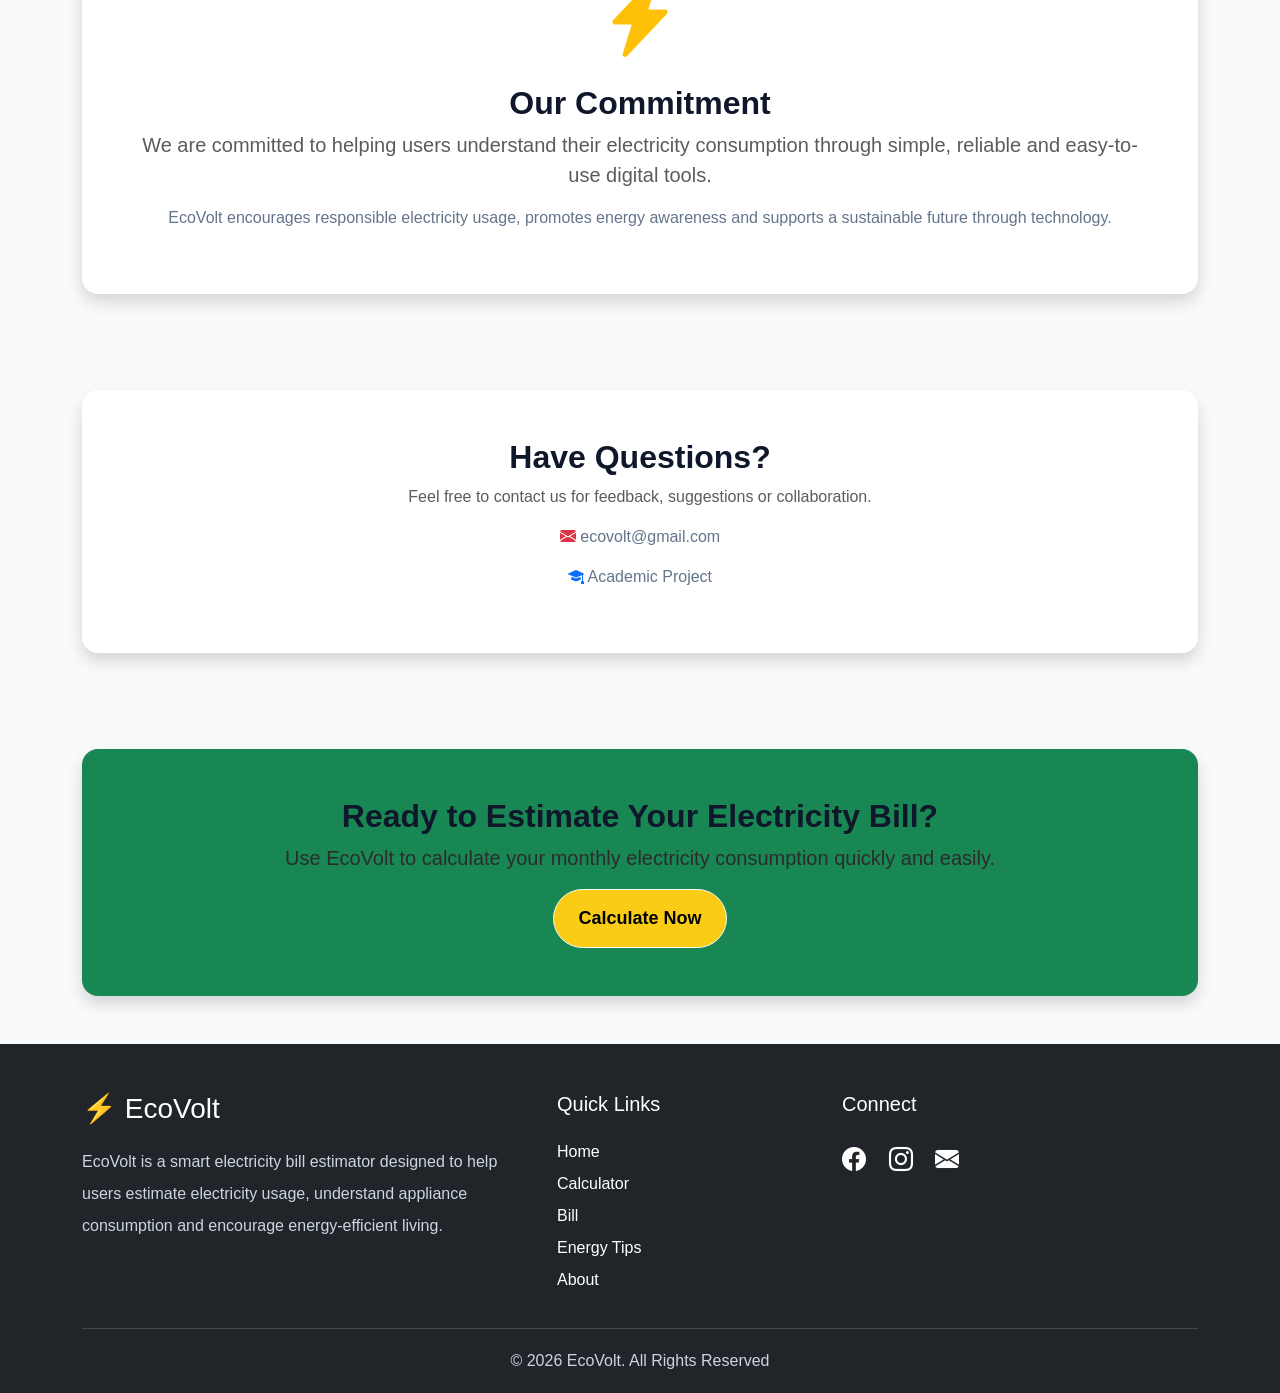
==== commit 5da06ca7: "updated a store a data" ====
--- a/about.html
+++ b/about.html
@@ -8,20 +8,16 @@
 
     <title>About EcoVolt</title>
 
-    <!-- Bootstrap -->
 
     <link href="https://cdn.jsdelivr.net/npm/bootstrap@5.3.3/dist/css/bootstrap.min.css" rel="stylesheet">
 
-    <!-- Bootstrap Icons -->
 
     <link href="https://cdn.jsdelivr.net/npm/bootstrap-icons@1.11.3/font/bootstrap-icons.css" rel="stylesheet">
 
-    <!-- Google Font -->
 
     <link href="https://fonts.googleapis.com/css2?family=Poppins:wght@300;400;500;600;700&display=swap"
         rel="stylesheet">
 
-    <!-- Custom CSS -->
 
     <link rel="stylesheet" href="style.css">
 
@@ -31,7 +27,6 @@
 
 
 
-    <!--================ NAVBAR ================-->
 
     <nav class="navbar navbar-expand-lg navbar-dark fixed-top">
 
--- a/style.css
+++ b/style.css
@@ -130,7 +130,7 @@
     color:white;
 
     
-     min-height:90.5vh;
+     min-height:100vh;
     display:flex;
     align-items:center;
     padding:120px 0 80px;
